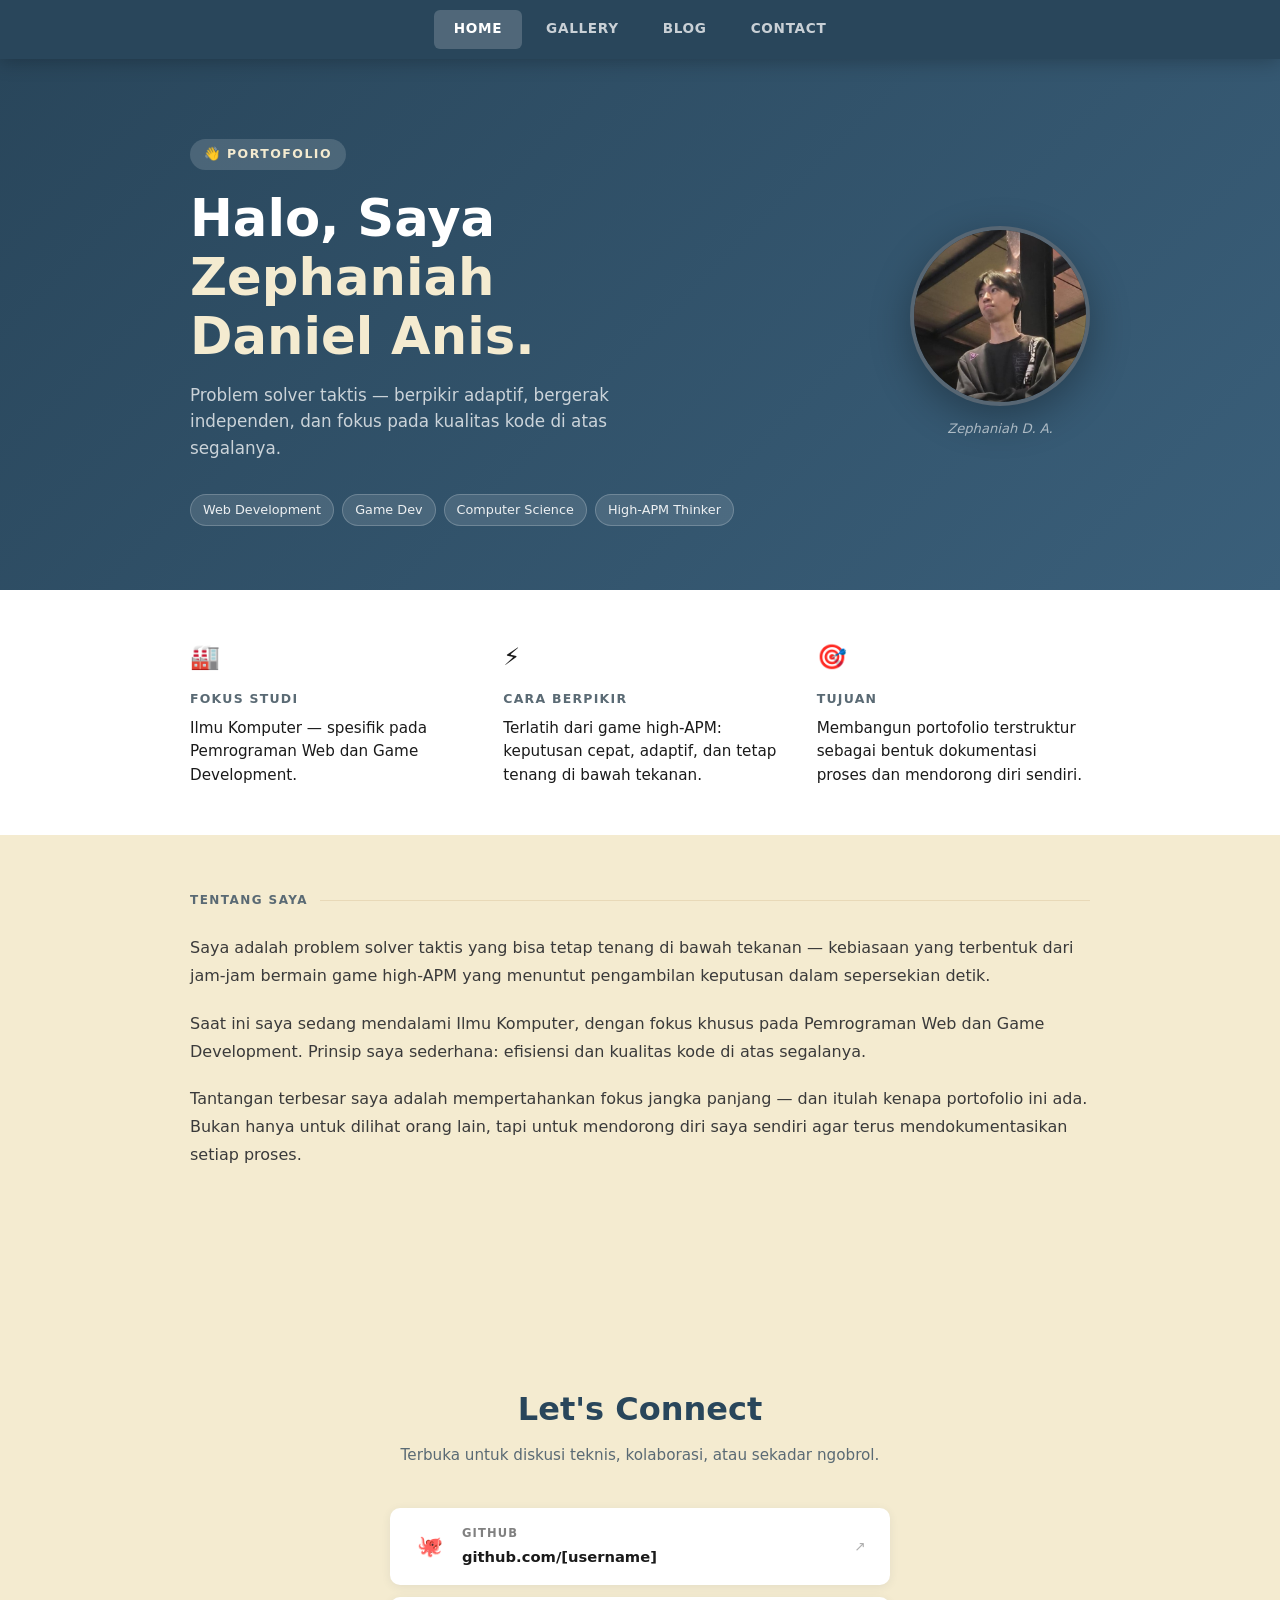
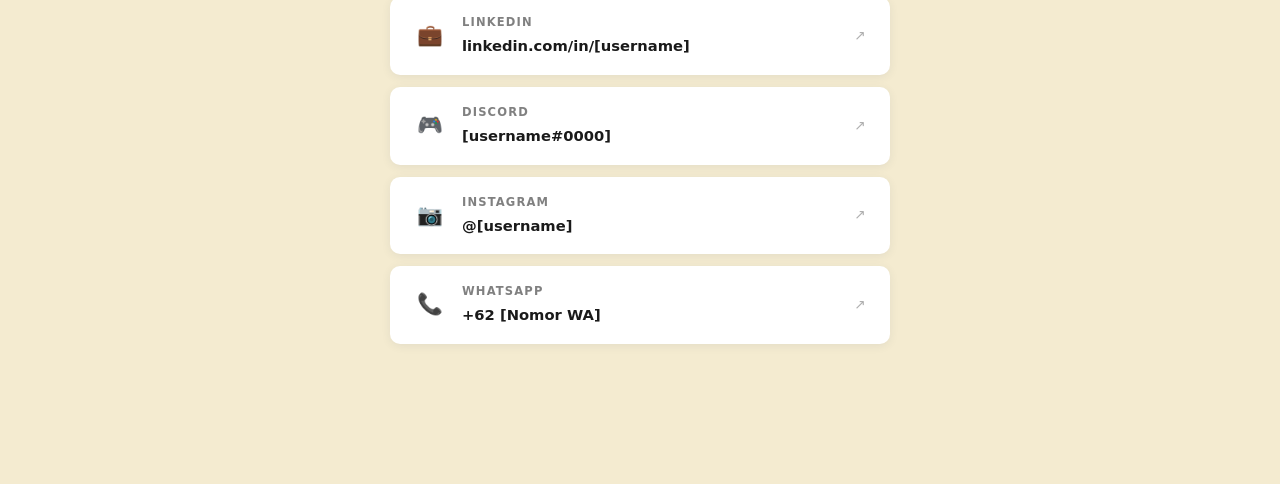
==== index.html @ 2a91739f "Update website to use native HTML and CSS for navigation and accordions Replaced JavaScript for page" ====
<!DOCTYPE html>
<html lang="id">
<head>
<meta charset="UTF-8">
<meta name="viewport" content="width=device-width, initial-scale=1.0">
<title>Zephaniah Daniel Anis</title>
<style>
:root {
    --cream: #F4EBD0;
    --denim: #29465B;
    --denim-light: #3a5f7a;
    --denim-dark: #1e3344;
    --white: #FFFFFF;
    --black: #1A1A1A;
    --muted: #5a6a74;
    --cream-dark: #e8d9b8;
}
* { margin: 0; padding: 0; box-sizing: border-box; }
html { scroll-behavior: smooth; }
body {
    font-family: 'Segoe UI', system-ui, -apple-system, sans-serif;
    background-color: var(--cream);
    color: var(--black);
    line-height: 1.6;
    min-height: 100vh;
}

header {
    background-color: var(--denim);
    position: sticky;
    top: 0;
    z-index: 999;
    box-shadow: 0 2px 20px rgba(0,0,0,0.25);
}
nav {
    max-width: 1000px;
    margin: 0 auto;
    display: flex;
    justify-content: center;
    gap: 0.25rem;
    padding: 0.6rem 1rem;
}
nav a {
    background: none;
    border: none;
    color: rgba(255,255,255,0.75);
    font-size: 0.85rem;
    font-weight: 600;
    letter-spacing: 0.05em;
    cursor: pointer;
    padding: 0.55rem 1.25rem;
    border-radius: 6px;
    transition: all 0.2s ease;
    text-transform: uppercase;
    text-decoration: none;
    display: inline-block;
}
nav a:hover { color: var(--white); background: rgba(255,255,255,0.1); }

body:not(:has(:target)) nav a[href="#home"],
body:has(#home:target) nav a[href="#home"],
body:has(#gallery:target) nav a[href="#gallery"],
body:has(#blog:target) nav a[href="#blog"],
body:has(#contact:target) nav a[href="#contact"] {
    color: var(--white);
    background: rgba(255,255,255,0.18);
}

.page-section { display: none; animation: fadeUp 0.35s ease; }
#home { display: block; }
.page-section:target { display: block; }
body:has(#gallery:target) #home,
body:has(#blog:target) #home,
body:has(#contact:target) #home { display: none; }

@keyframes fadeUp {
    from { opacity: 0; transform: translateY(16px); }
    to   { opacity: 1; transform: translateY(0); }
}

#home { min-height: calc(100vh - 60px); }
.hero {
    background: linear-gradient(135deg, var(--denim) 0%, var(--denim-light) 100%);
    padding: 5rem 2rem 4rem;
    display: flex;
    align-items: center;
    justify-content: center;
}
.hero-inner {
    max-width: 900px;
    width: 100%;
    display: grid;
    grid-template-columns: 1fr auto;
    gap: 3rem;
    align-items: center;
}
.hero-text { color: var(--white); }
.hero-tag {
    display: inline-block;
    background: rgba(255,255,255,0.15);
    color: var(--cream);
    font-size: 0.78rem;
    font-weight: 700;
    letter-spacing: 0.12em;
    text-transform: uppercase;
    padding: 0.35rem 0.85rem;
    border-radius: 20px;
    margin-bottom: 1.2rem;
}
.hero-text h1 {
    font-size: clamp(2rem, 5vw, 3.2rem);
    font-weight: 800;
    line-height: 1.15;
    margin-bottom: 1rem;
    color: var(--white);
}
.hero-text h1 span { color: var(--cream); }
.hero-text p { font-size: 1.05rem; color: rgba(255,255,255,0.75); max-width: 480px; margin-bottom: 2rem; }
.hero-tags { display: flex; flex-wrap: wrap; gap: 0.5rem; }
.hero-tags .tag {
    background: rgba(255,255,255,0.12);
    color: rgba(255,255,255,0.9);
    font-size: 0.8rem;
    padding: 0.3rem 0.75rem;
    border-radius: 20px;
    border: 1px solid rgba(255,255,255,0.2);
}
.hero-photo-wrap { display: flex; flex-direction: column; align-items: center; gap: 0.75rem; }
.hero-photo {
    width: 180px;
    height: 180px;
    border-radius: 50%;
    background-color: var(--denim-dark);
    border: 4px solid rgba(255,255,255,0.25);
    overflow: hidden;
    display: flex;
    align-items: center;
    justify-content: center;
    box-shadow: 0 12px 40px rgba(0,0,0,0.3);
}
.hero-photo img { width: 100%; height: 100%; object-fit: cover; display: block; }
.hero-photo .ph-text { color: rgba(255,255,255,0.5); font-size: 0.75rem; text-align: center; padding: 0.5rem; }
.hero-name-label { color: rgba(255,255,255,0.6); font-size: 0.82rem; font-style: italic; }
.about-strip { background-color: var(--white); padding: 3rem 2rem; }
.about-strip-inner {
    max-width: 900px;
    margin: 0 auto;
    display: grid;
    grid-template-columns: repeat(auto-fit, minmax(240px, 1fr));
    gap: 2.5rem;
}
.about-card { display: flex; flex-direction: column; gap: 0.5rem; }
.about-card .icon { font-size: 1.5rem; margin-bottom: 0.25rem; }
.about-card h3 { font-size: 0.78rem; font-weight: 700; letter-spacing: 0.1em; text-transform: uppercase; color: var(--muted); }
.about-card p { font-size: 0.95rem; color: var(--black); line-height: 1.55; }
.bio-section { background-color: var(--cream); padding: 3.5rem 2rem; }
.bio-inner { max-width: 900px; margin: 0 auto; }
.section-label { display: flex; align-items: center; gap: 0.75rem; margin-bottom: 1.5rem; }
.section-label span { font-size: 0.75rem; font-weight: 700; letter-spacing: 0.12em; text-transform: uppercase; color: var(--muted); }
.section-label::after { content: ''; flex: 1; height: 1px; background: var(--cream-dark); }
.bio-inner p { font-size: 1rem; color: #3a3a3a; margin-bottom: 1.2rem; line-height: 1.75; }
@media (max-width: 620px) {
    .hero-inner { grid-template-columns: 1fr; text-align: center; }
    .hero-photo-wrap { order: -1; }
    .hero-tags { justify-content: center; }
    .hero-text p { margin-left: auto; margin-right: auto; }
}

#gallery { padding: 3.5rem 2rem 4rem; max-width: 1000px; margin: 0 auto; }
.page-title { font-size: 2rem; font-weight: 800; color: var(--denim); margin-bottom: 0.4rem; }
.page-subtitle { font-size: 1rem; color: var(--muted); margin-bottom: 2.5rem; }
.album-list { display: flex; flex-direction: column; gap: 1.5rem; }

details.album-item {
    background: var(--white);
    border-radius: 16px;
    overflow: hidden;
    box-shadow: 0 4px 20px rgba(41,70,91,0.1);
    transition: box-shadow 0.3s ease, transform 0.3s ease;
}
details.album-item:hover { box-shadow: 0 8px 36px rgba(41,70,91,0.18); transform: translateY(-2px); }

details.album-item summary {
    list-style: none;
    cursor: pointer;
    user-select: none;
}
details.album-item summary::-webkit-details-marker { display: none; }

.album-banner {
    width: 100%;
    padding: 1.5rem 1.75rem;
    display: flex;
    align-items: center;
    gap: 1.25rem;
    transition: filter 0.2s;
}
.album-banner:hover { filter: brightness(1.05); }
details[data-album="dance"] .album-banner { background: linear-gradient(120deg, #29465B 0%, #4a7fa5 100%); }
details[data-album="noface"] .album-banner { background: linear-gradient(120deg, #1e3344 0%, #3a5f7a 100%); }
details[data-album="cat"] .album-banner { background: linear-gradient(120deg, #4a3728 0%, #8b6344 100%); }

.album-emoji {
    font-size: 2.8rem;
    width: 64px;
    height: 64px;
    display: flex;
    align-items: center;
    justify-content: center;
    background: rgba(255,255,255,0.15);
    border-radius: 14px;
    flex-shrink: 0;
}
.album-text { flex: 1; }
.album-text h3 { font-size: 1.2rem; font-weight: 800; color: #fff; margin-bottom: 0.25rem; }
.album-text p { font-size: 0.85rem; color: rgba(255,255,255,0.72); }
.album-badges { display: flex; align-items: center; gap: 0.6rem; flex-shrink: 0; }
.album-count {
    font-size: 0.75rem;
    font-weight: 700;
    color: rgba(255,255,255,0.9);
    background: rgba(255,255,255,0.2);
    padding: 0.3rem 0.75rem;
    border-radius: 20px;
    letter-spacing: 0.04em;
}
.album-arrow {
    color: rgba(255,255,255,0.8);
    font-size: 1rem;
    transition: transform 0.35s ease;
    display: inline-block;
}
details[open] .album-arrow { transform: rotate(180deg); }

.album-body-inner { padding: 1.5rem; }
.photo-grid { display: grid; grid-template-columns: repeat(3, 1fr); gap: 0.6rem; }
@media (max-width: 600px) { .photo-grid { grid-template-columns: repeat(2, 1fr); } }
.photo-frame {
    position: relative;
    aspect-ratio: 1/1;
    border-radius: 10px;
    overflow: hidden;
    background: var(--cream-dark);
    cursor: pointer;
    box-shadow: 0 2px 8px rgba(0,0,0,0.08);
}
.photo-frame img { width: 100%; height: 100%; object-fit: cover; display: block; transition: transform 0.4s ease; }
.photo-frame:hover img { transform: scale(1.08); }
.ph-hover {
    position: absolute;
    inset: 0;
    background: linear-gradient(to top, rgba(0,0,0,0.6) 0%, transparent 60%);
    opacity: 0;
    transition: opacity 0.3s ease;
}
.photo-frame:hover .ph-hover { opacity: 1; }
.ph-placeholder {
    position: absolute;
    inset: 0;
    display: flex;
    flex-direction: column;
    align-items: center;
    justify-content: center;
    color: #b0bcc4;
    font-size: 1.8rem;
    opacity: 0.35;
}

#blog { padding: 3.5rem 2rem; max-width: 860px; margin: 0 auto; }
.blog-list { display: flex; flex-direction: column; gap: 1.5rem; }
.blog-card {
    background: var(--white);
    border-radius: 12px;
    padding: 1.75rem 2rem;
    box-shadow: 0 2px 12px rgba(41,70,91,0.07);
    display: grid;
    grid-template-columns: 1fr auto;
    gap: 1rem;
    align-items: start;
    transition: box-shadow 0.2s, transform 0.2s;
    text-decoration: none;
    color: inherit;
}
.blog-card:hover { box-shadow: 0 6px 28px rgba(41,70,91,0.12); transform: translateY(-2px); }
.blog-card-tags { display: flex; flex-wrap: wrap; gap: 0.4rem; margin-bottom: 0.75rem; }
.blog-tag { font-size: 0.7rem; font-weight: 700; letter-spacing: 0.08em; text-transform: uppercase; color: var(--denim); background: rgba(41,70,91,0.09); padding: 0.2rem 0.6rem; border-radius: 4px; }
.blog-card h3 { font-size: 1.1rem; font-weight: 700; color: var(--black); margin-bottom: 0.6rem; line-height: 1.4; }
.blog-card p { font-size: 0.92rem; color: var(--muted); line-height: 1.65; margin-bottom: 1rem; }
.blog-card-meta { display: flex; align-items: center; gap: 1rem; font-size: 0.78rem; color: #8a9aa4; }
.blog-card-meta span { display: flex; align-items: center; gap: 0.3rem; }
.blog-card-num { font-size: 3rem; font-weight: 800; color: rgba(41,70,91,0.08); line-height: 1; align-self: start; min-width: 56px; text-align: right; }
@media (max-width: 520px) {
    .blog-card { grid-template-columns: 1fr; }
    .blog-card-num { display: none; }
}

#contact { min-height: calc(100vh - 60px); display: flex; align-items: center; justify-content: center; padding: 4rem 2rem; }
.contact-inner { text-align: center; max-width: 500px; width: 100%; }
.contact-inner h1 { font-size: 2rem; font-weight: 800; color: var(--denim); margin-bottom: 0.5rem; }
.contact-inner .sub { font-size: 0.95rem; color: var(--muted); margin-bottom: 2.5rem; }
.contact-links { display: flex; flex-direction: column; gap: 0.75rem; }
.contact-link {
    display: flex;
    align-items: center;
    gap: 1rem;
    background: var(--white);
    padding: 1rem 1.5rem;
    border-radius: 10px;
    text-decoration: none;
    color: var(--black);
    box-shadow: 0 2px 10px rgba(41,70,91,0.08);
    transition: all 0.2s ease;
}
.contact-link:hover { background: var(--denim); color: var(--white); box-shadow: 0 4px 20px rgba(41,70,91,0.25); transform: translateY(-2px); }
.contact-link .cl-icon { font-size: 1.3rem; width: 32px; text-align: center; }
.contact-link .cl-info { text-align: left; flex: 1; }
.contact-link .cl-label { font-size: 0.72rem; font-weight: 700; letter-spacing: 0.1em; text-transform: uppercase; opacity: 0.55; display: block; margin-bottom: 0.1rem; }
.contact-link .cl-value { font-size: 0.92rem; font-weight: 600; }
.contact-link .cl-arrow { opacity: 0.35; font-size: 0.85rem; }
.contact-link:hover .cl-label, .contact-link:hover .cl-arrow { opacity: 0.7; }
</style>
</head>
<body>

<header>
    <nav>
        <a href="#home">Home</a>
        <a href="#gallery">Gallery</a>
        <a href="#blog">Blog</a>
        <a href="#contact">Contact</a>
    </nav>
</header>

<main>

<section id="home" class="page-section">
    <div class="hero">
        <div class="hero-inner">
            <div class="hero-text">
                <div class="hero-tag">&#128075; Portofolio</div>
                <h1>Halo, Saya<br><span>Zephaniah<br>Daniel Anis.</span></h1>
                <p>Problem solver taktis — berpikir adaptif, bergerak independen, dan fokus pada kualitas kode di atas segalanya.</p>
                <div class="hero-tags">
                    <span class="tag">Web Development</span>
                    <span class="tag">Game Dev</span>
                    <span class="tag">Computer Science</span>
                    <span class="tag">High-APM Thinker</span>
                </div>
            </div>
            <div class="hero-photo-wrap">
                <div class="hero-photo">
                    <img src="profil.jpeg" alt="Foto Profil" onerror="this.style.display='none';this.nextElementSibling.style.display='flex'">
                    <div class="ph-text" style="display:none">&#128247;<br>Foto<br>Profil</div>
                </div>
                <span class="hero-name-label">Zephaniah D. A.</span>
            </div>
        </div>
    </div>

    <div class="about-strip">
        <div class="about-strip-inner">
            <div class="about-card">
                <div class="icon">&#127981;</div>
                <h3>Fokus Studi</h3>
                <p>Ilmu Komputer — spesifik pada Pemrograman Web dan Game Development.</p>
            </div>
            <div class="about-card">
                <div class="icon">&#9889;</div>
                <h3>Cara Berpikir</h3>
                <p>Terlatih dari game high-APM: keputusan cepat, adaptif, dan tetap tenang di bawah tekanan.</p>
            </div>
            <div class="about-card">
                <div class="icon">&#127919;</div>
                <h3>Tujuan</h3>
                <p>Membangun portofolio terstruktur sebagai bentuk dokumentasi proses dan mendorong diri sendiri.</p>
            </div>
        </div>
    </div>

    <div class="bio-section">
        <div class="bio-inner">
            <div class="section-label"><span>Tentang Saya</span></div>
            <p>Saya adalah problem solver taktis yang bisa tetap tenang di bawah tekanan — kebiasaan yang terbentuk dari jam-jam bermain game high-APM yang menuntut pengambilan keputusan dalam sepersekian detik.</p>
            <p>Saat ini saya sedang mendalami Ilmu Komputer, dengan fokus khusus pada Pemrograman Web dan Game Development. Prinsip saya sederhana: efisiensi dan kualitas kode di atas segalanya.</p>
            <p>Tantangan terbesar saya adalah mempertahankan fokus jangka panjang — dan itulah kenapa portofolio ini ada. Bukan hanya untuk dilihat orang lain, tapi untuk mendorong diri saya sendiri agar terus mendokumentasikan setiap proses.</p>
        </div>
    </div>
</section>

<section id="gallery" class="page-section">
    <h1 class="page-title">Gallery</h1>
    <p class="page-subtitle">Momen yang terabadikan — gerak, bayangan, dan makhluk berbulu.</p>

    <div class="album-list">

        <details class="album-item" data-album="dance">
            <summary>
                <div class="album-banner">
                    <div class="album-emoji">🕺</div>
                    <div class="album-text">
                        <h3>Dance</h3>
                        <p>Dance photo</p>
                    </div>
                    <div class="album-badges">
                        <span class="album-count">6 foto</span>
                        <span class="album-arrow">&#9660;</span>
                    </div>
                </div>
            </summary>
            <div class="album-body-inner">
                <div class="photo-grid">
                    <div class="photo-frame"><img src="dance1.jpeg" alt="Dance 1" onerror="this.style.display='none'"><div class="ph-hover"></div><div class="ph-placeholder">&#128247;</div></div>
                    <div class="photo-frame"><img src="dance2.jpeg" alt="Dance 2" onerror="this.style.display='none'"><div class="ph-hover"></div><div class="ph-placeholder">&#128247;</div></div>
                    <div class="photo-frame"><img src="dance3.jpeg" alt="Dance 3" onerror="this.style.display='none'"><div class="ph-hover"></div><div class="ph-placeholder">&#128247;</div></div>
                    <div class="photo-frame"><img src="dance4.jpeg" alt="Dance 4" onerror="this.style.display='none'"><div class="ph-hover"></div><div class="ph-placeholder">&#128247;</div></div>
                    <div class="photo-frame"><img src="dance5.jpeg" alt="Dance 5" onerror="this.style.display='none'"><div class="ph-hover"></div><div class="ph-placeholder">&#128247;</div></div>
                    <div class="photo-frame"><img src="dance6.jpeg" alt="Dance 6" onerror="this.style.display='none'"><div class="ph-hover"></div><div class="ph-placeholder">&#128247;</div></div>
                </div>
            </div>
        </details>

        <details class="album-item" data-album="noface">
            <summary>
                <div class="album-banner">
                    <div class="album-emoji">🌑</div>
                    <div class="album-text">
                        <h3>No Face</h3>
                        <p>Me with no Face</p>
                    </div>
                    <div class="album-badges">
                        <span class="album-count">6 foto</span>
                        <span class="album-arrow">&#9660;</span>
                    </div>
                </div>
            </summary>
            <div class="album-body-inner">
                <div class="photo-grid">
                    <div class="photo-frame"><img src="noface1.jpeg" alt="No Face 1" onerror="this.style.display='none'"><div class="ph-hover"></div><div class="ph-placeholder">&#128247;</div></div>
                    <div class="photo-frame"><img src="noface2.jpeg" alt="No Face 2" onerror="this.style.display='none'"><div class="ph-hover"></div><div class="ph-placeholder">&#128247;</div></div>
                    <div class="photo-frame"><img src="noface3.jpeg" alt="No Face 3" onerror="this.style.display='none'"><div class="ph-hover"></div><div class="ph-placeholder">&#128247;</div></div>
                    <div class="photo-frame"><img src="noface4.jpeg" alt="No Face 4" onerror="this.style.display='none'"><div class="ph-hover"></div><div class="ph-placeholder">&#128247;</div></div>
                    <div class="photo-frame"><img src="noface5.jpeg" alt="No Face 5" onerror="this.style.display='none'"><div class="ph-hover"></div><div class="ph-placeholder">&#128247;</div></div>
                    <div class="photo-frame"><img src="noface6.jpeg" alt="No Face 6" onerror="this.style.display='none'"><div class="ph-hover"></div><div class="ph-placeholder">&#128247;</div></div>
                </div>
            </div>
        </details>

        <details class="album-item" data-album="cat">
            <summary>
                <div class="album-banner">
                    <div class="album-emoji">🐈</div>
                    <div class="album-text">
                        <h3>Cat</h3>
                        <p>Cat thats in my camera</p>
                    </div>
                    <div class="album-badges">
                        <span class="album-count">6 foto</span>
                        <span class="album-arrow">&#9660;</span>
                    </div>
                </div>
            </summary>
            <div class="album-body-inner">
                <div class="photo-grid">
                    <div class="photo-frame"><img src="cat1.jpeg" alt="Cat 1" onerror="this.style.display='none'"><div class="ph-hover"></div><div class="ph-placeholder">&#128247;</div></div>
                    <div class="photo-frame"><img src="cat2.jpeg" alt="Cat 2" onerror="this.style.display='none'"><div class="ph-hover"></div><div class="ph-placeholder">&#128247;</div></div>
                    <div class="photo-frame"><img src="cat3.jpeg" alt="Cat 3" onerror="this.style.display='none'"><div class="ph-hover"></div><div class="ph-placeholder">&#128247;</div></div>
                    <div class="photo-frame"><img src="cat4.jpeg" alt="Cat 4" onerror="this.style.display='none'"><div class="ph-hover"></div><div class="ph-placeholder">&#128247;</div></div>
                    <div class="photo-frame"><img src="cat5.jpeg" alt="Cat 5" onerror="this.style.display='none'"><div class="ph-hover"></div><div class="ph-placeholder">&#128247;</div></div>
                    <div class="photo-frame"><img src="cat6.jpeg" alt="Cat 6" onerror="this.style.display='none'"><div class="ph-hover"></div><div class="ph-placeholder">&#128247;</div></div>
                </div>
            </div>
        </details>

    </div>
</section>

<section id="blog" class="page-section">
    <h1 class="page-title">Proyek GitHub</h1>
    <p class="page-subtitle">Repository publik dari akun GitHub — diambil langsung dari <a href="https://github.com/ephanpdk" target="_blank" style="color:var(--denim);text-decoration:none;font-weight:600;">github.com/ephanpdk</a>.</p>

    <div class="blog-list">
        <a class="blog-card" href="https://github.com/ephanpdk/trupest" target="_blank">
            <div class="blog-card-body">
                <div class="blog-card-tags"><span class="blog-tag">TypeScript</span><span class="blog-tag">Game Dev</span><span class="blog-tag">Web</span></div>
                <h3>trupest</h3>
                <p>Trup (Troupe) Web Game — permainan kartu lokal berbasis browser yang memadukan Whist, Spades, dan Hearts menjadi pengalaman trick-taking yang unik. Cross-platform, bisa dimainkan di desktop maupun mobile tanpa instalasi.</p>
                <div class="blog-card-meta"><span>&#128197; 27 Des 2025</span><span>&#128025; GitHub</span></div>
            </div>
            <div class="blog-card-num">01</div>
        </a>

        <a class="blog-card" href="https://github.com/ephanpdk/sistem-informasi-akademik" target="_blank">
            <div class="blog-card-body">
                <div class="blog-card-tags"><span class="blog-tag">HTML</span><span class="blog-tag">Web</span></div>
                <h3>sistem-informasi-akademik</h3>
                <p>Proyek sistem informasi akademik berbasis web. Dibangun menggunakan HTML sebagai fondasi antarmuka pengelolaan data akademik.</p>
                <div class="blog-card-meta"><span>&#128197; 9 Des 2025</span><span>&#128025; GitHub</span></div>
            </div>
            <div class="blog-card-num">02</div>
        </a>

        <a class="blog-card" href="https://github.com/ephanpdk/ecommerce-recommendation-system" target="_blank">
            <div class="blog-card-body">
                <div class="blog-card-tags"><span class="blog-tag">Jupyter Notebook</span><span class="blog-tag">Machine Learning</span></div>
                <h3>ecommerce-recommendation-system</h3>
                <p>Sistem rekomendasi produk untuk platform e-commerce. Dibangun dengan Jupyter Notebook, mengeksplorasi pendekatan machine learning untuk memberikan rekomendasi yang relevan kepada pengguna.</p>
                <div class="blog-card-meta"><span>&#128197; 8 Des 2025</span><span>&#128025; GitHub</span></div>
            </div>
            <div class="blog-card-num">03</div>
        </a>

        <a class="blog-card" href="https://github.com/ephanpdk/gameprogrammer" target="_blank">
            <div class="blog-card-body">
                <div class="blog-card-tags"><span class="blog-tag">Game Dev</span></div>
                <h3>gameprogrammer</h3>
                <p>Repository eksplorasi pemrograman game — kumpulan eksperimen dan latihan seputar game development.</p>
                <div class="blog-card-meta"><span>&#128197; 19 Mar 2025</span><span>&#128025; GitHub</span></div>
            </div>
            <div class="blog-card-num">04</div>
        </a>
    </div>
</section>

<section id="contact" class="page-section">
    <div class="contact-inner">
        <h1>Let's Connect</h1>
        <p class="sub">Terbuka untuk diskusi teknis, kolaborasi, atau sekadar ngobrol.</p>
        <div class="contact-links">
            <a class="contact-link" href="https://github.com/[username]" target="_blank">
                <span class="cl-icon">&#128025;</span>
                <div class="cl-info"><span class="cl-label">GitHub</span><span class="cl-value">github.com/[username]</span></div>
                <span class="cl-arrow">&#8599;</span>
            </a>
            <a class="contact-link" href="https://linkedin.com/in/[username]" target="_blank">
                <span class="cl-icon">&#128188;</span>
                <div class="cl-info"><span class="cl-label">LinkedIn</span><span class="cl-value">linkedin.com/in/[username]</span></div>
                <span class="cl-arrow">&#8599;</span>
            </a>
            <a class="contact-link" href="#">
                <span class="cl-icon">&#127918;</span>
                <div class="cl-info"><span class="cl-label">Discord</span><span class="cl-value">[username#0000]</span></div>
                <span class="cl-arrow">&#8599;</span>
            </a>
            <a class="contact-link" href="https://instagram.com/[username]" target="_blank">
                <span class="cl-icon">&#128247;</span>
                <div class="cl-info"><span class="cl-label">Instagram</span><span class="cl-value">@[username]</span></div>
                <span class="cl-arrow">&#8599;</span>
            </a>
            <a class="contact-link" href="https://wa.me/62[nomorwa]" target="_blank">
                <span class="cl-icon">&#128222;</span>
                <div class="cl-info"><span class="cl-label">WhatsApp</span><span class="cl-value">+62 [Nomor WA]</span></div>
                <span class="cl-arrow">&#8599;</span>
            </a>
        </div>
    </div>
</section>

</main>

</body>
</html>
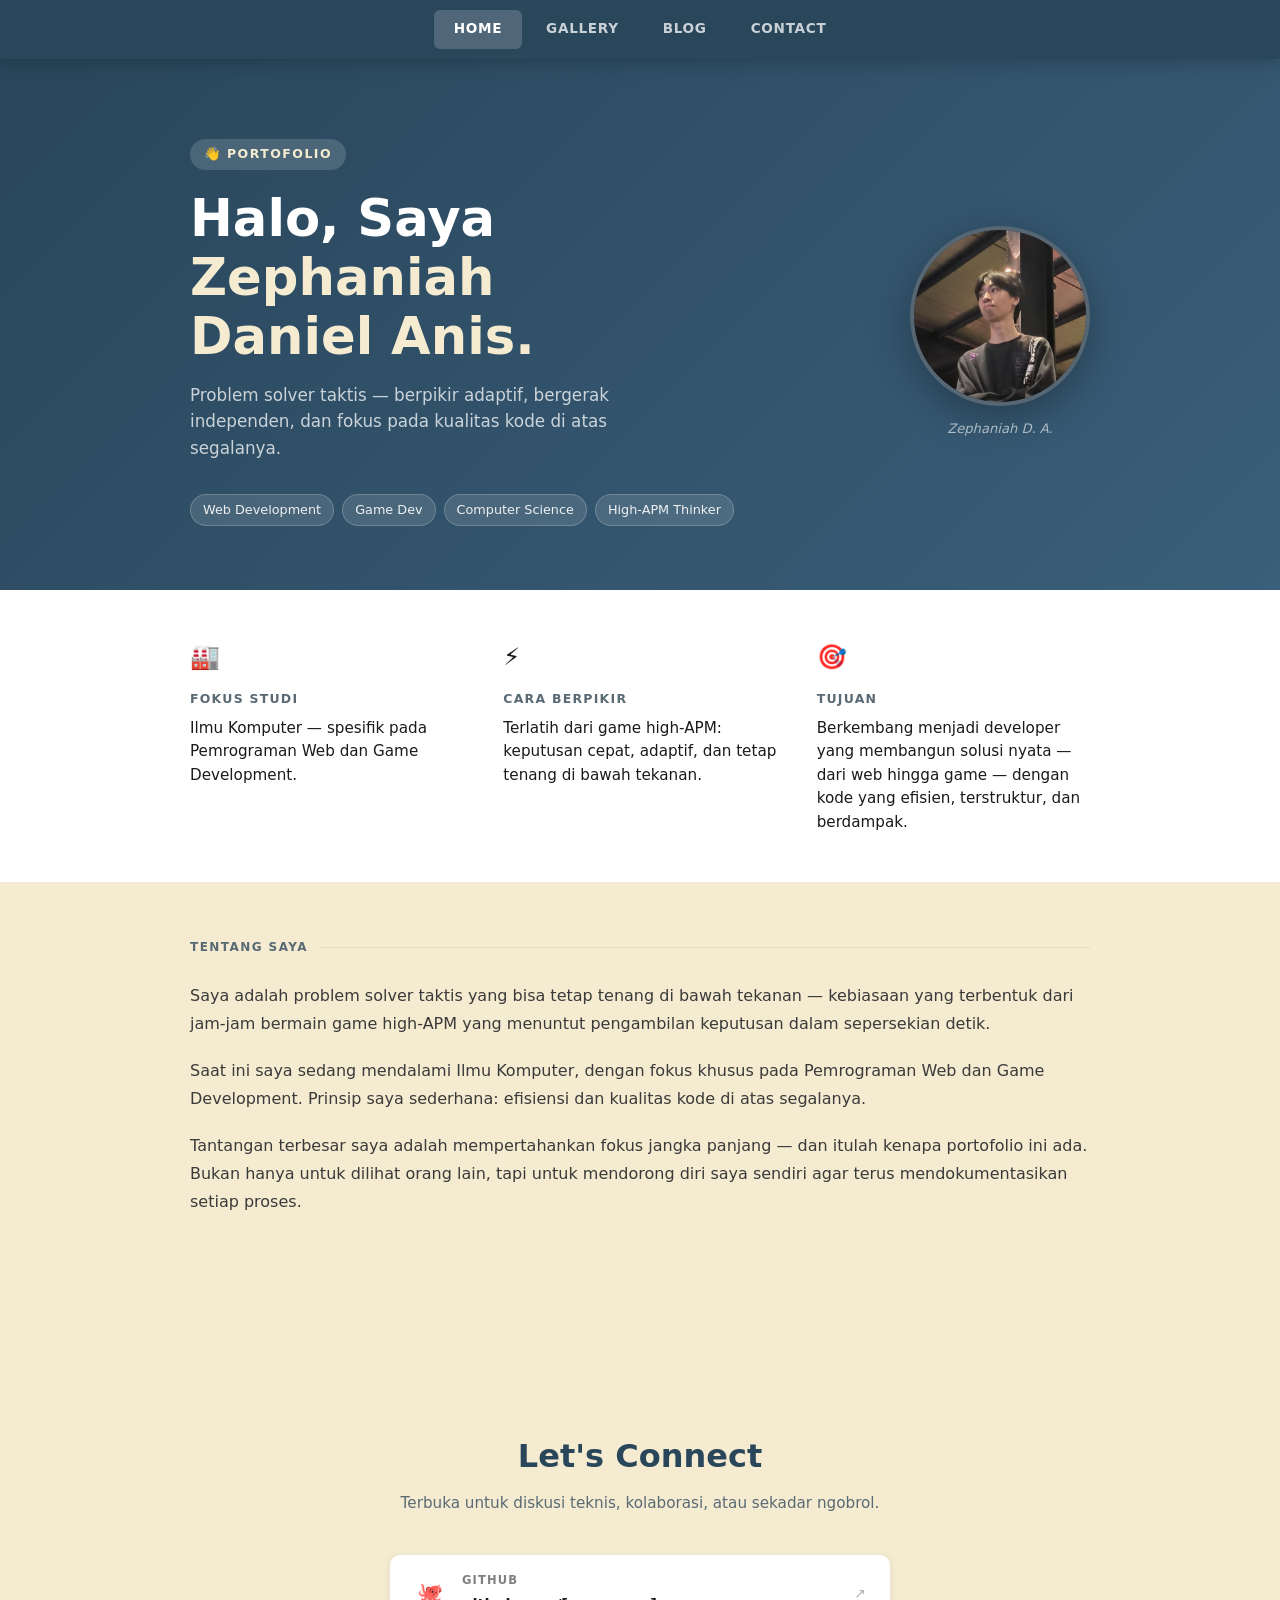
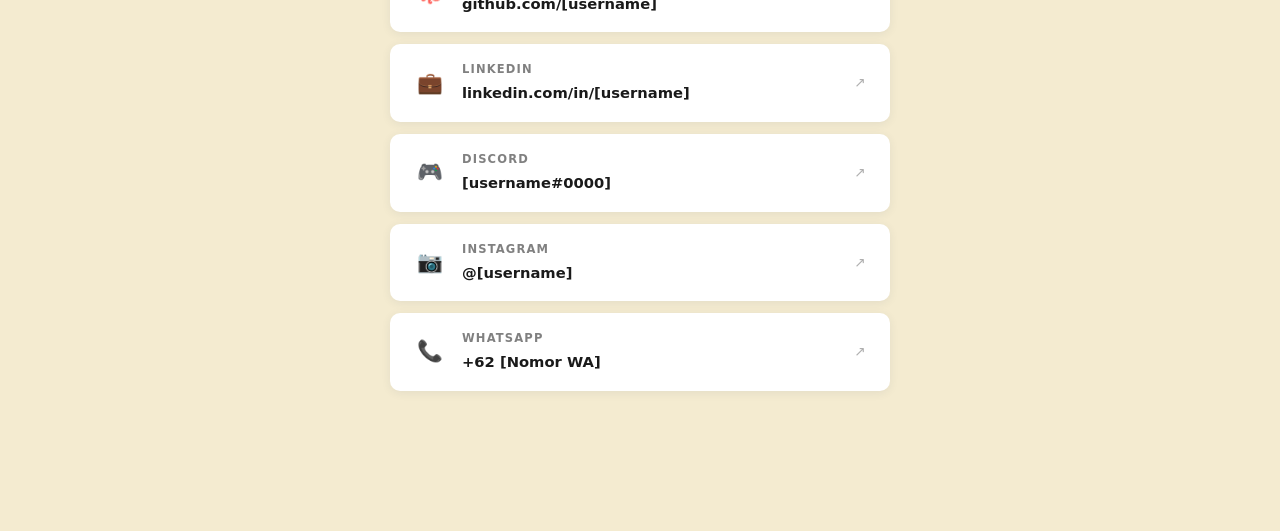
==== commit 71ed3b2f: "Update description for "Tujuan" card to be more general Update the "Tujuan" card's description in in" ====
--- a/index.html
+++ b/index.html
@@ -372,7 +372,7 @@
             <div class="about-card">
                 <div class="icon">&#127919;</div>
                 <h3>Tujuan</h3>
-                <p>Membangun portofolio terstruktur sebagai bentuk dokumentasi proses dan mendorong diri sendiri.</p>
+                <p>Berkembang menjadi developer yang membangun solusi nyata — dari web hingga game — dengan kode yang efisien, terstruktur, dan berdampak.</p>
             </div>
         </div>
     </div>
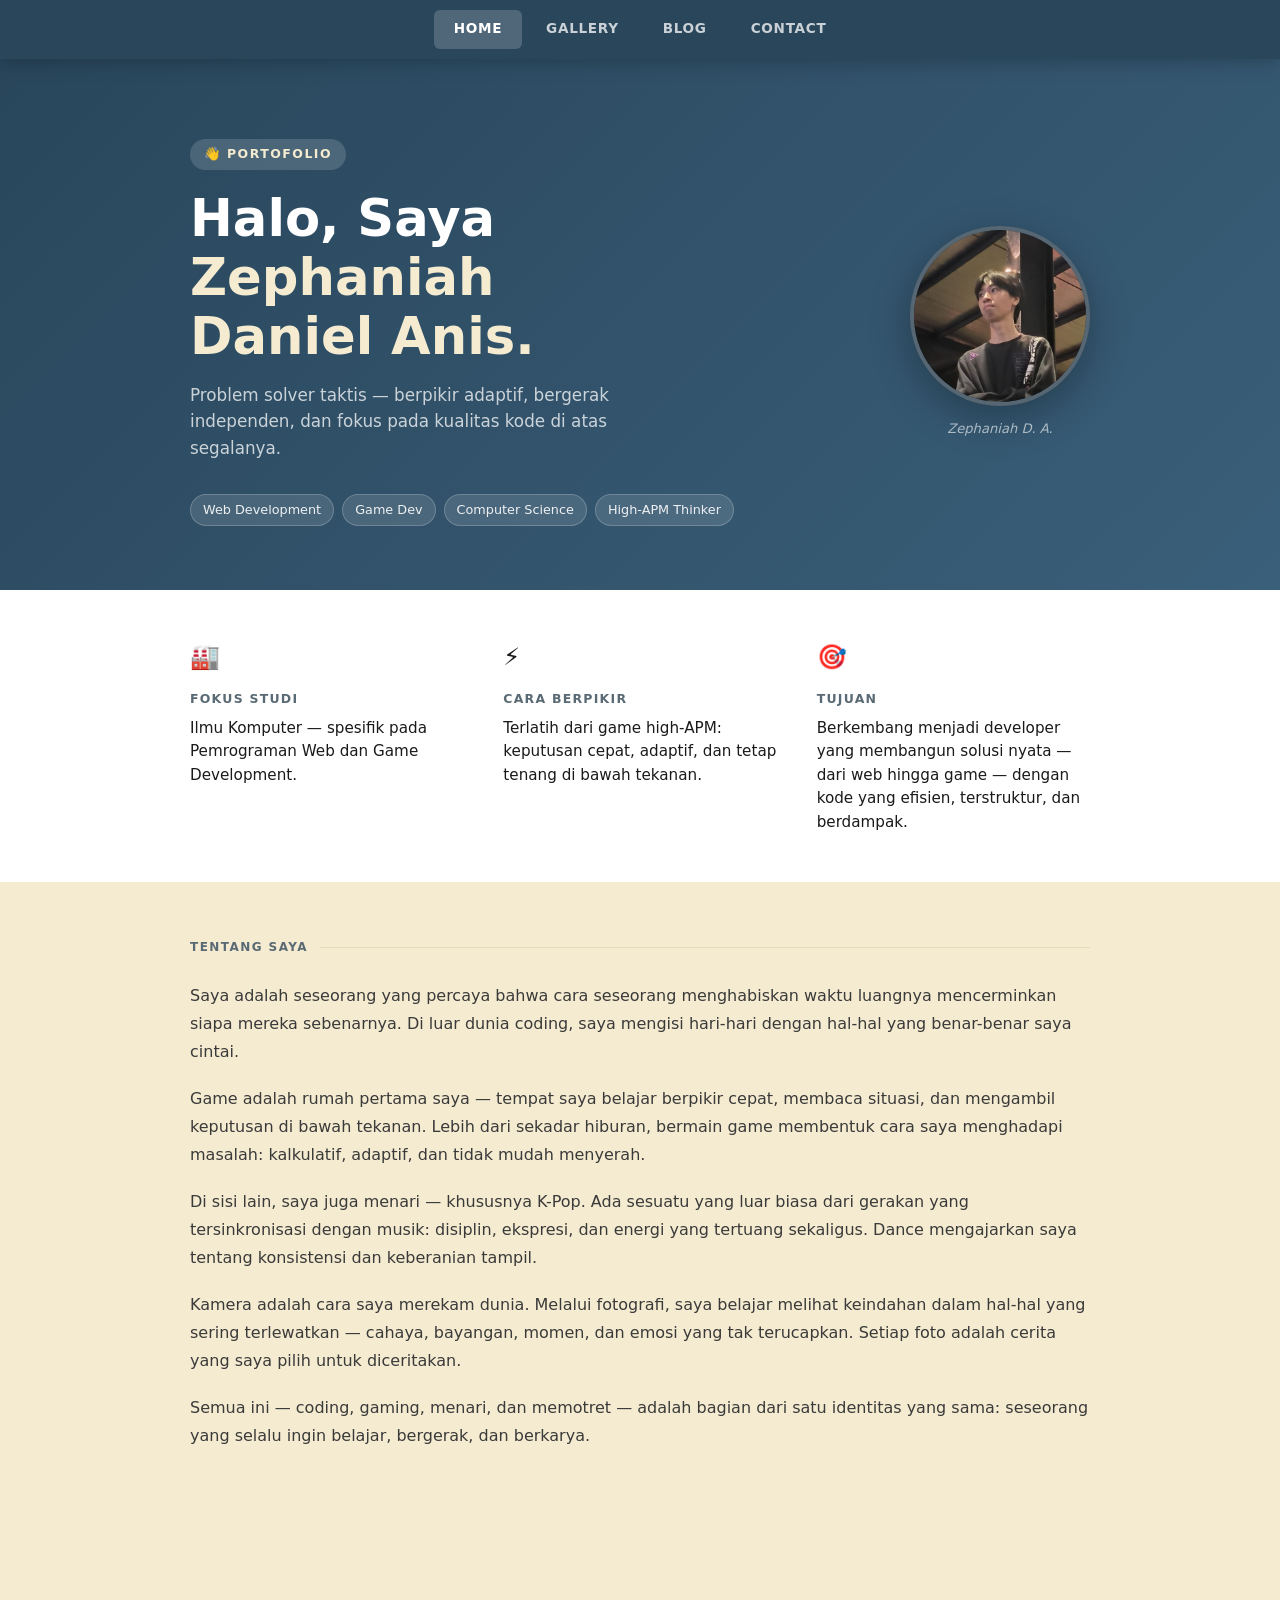
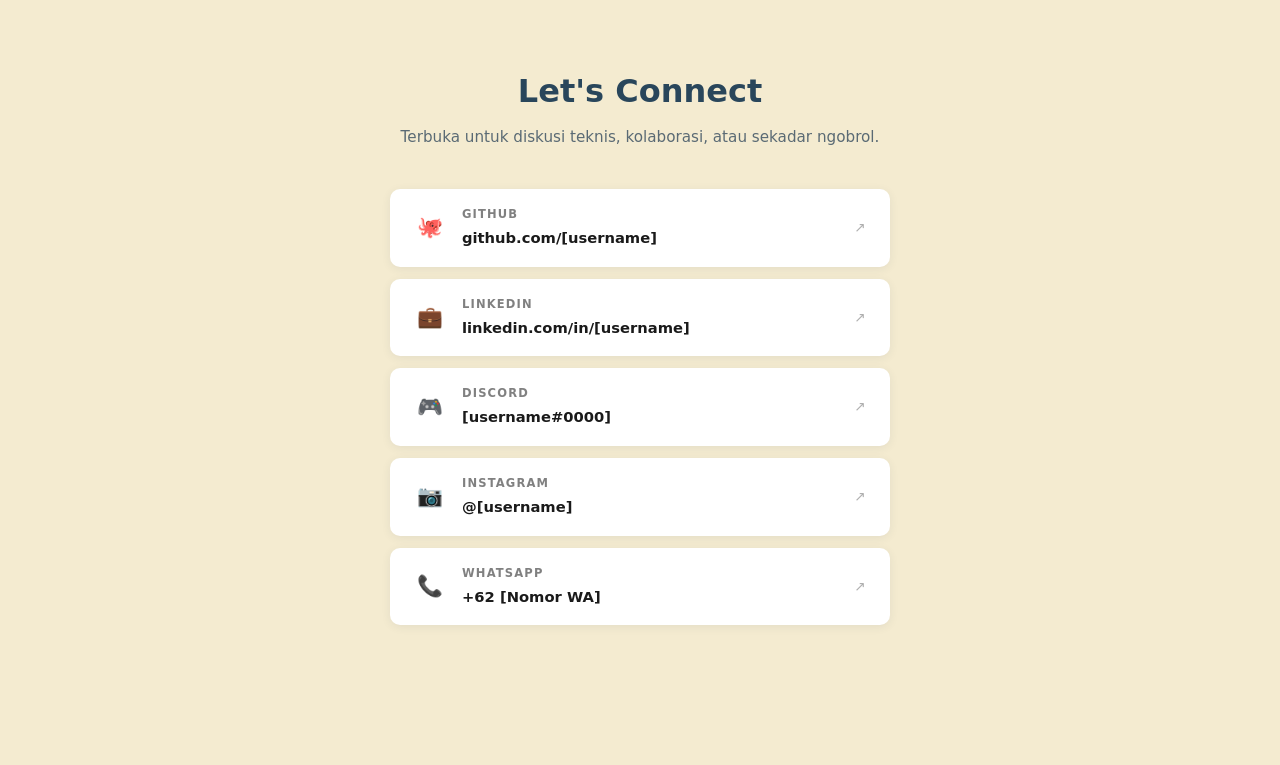
==== commit 63939eef: "Update personal biography to include hobbies and interests Modify the 'Tentang Saya' section in inde" ====
--- a/index.html
+++ b/index.html
@@ -380,9 +380,11 @@
     <div class="bio-section">
         <div class="bio-inner">
             <div class="section-label"><span>Tentang Saya</span></div>
-            <p>Saya adalah problem solver taktis yang bisa tetap tenang di bawah tekanan — kebiasaan yang terbentuk dari jam-jam bermain game high-APM yang menuntut pengambilan keputusan dalam sepersekian detik.</p>
-            <p>Saat ini saya sedang mendalami Ilmu Komputer, dengan fokus khusus pada Pemrograman Web dan Game Development. Prinsip saya sederhana: efisiensi dan kualitas kode di atas segalanya.</p>
-            <p>Tantangan terbesar saya adalah mempertahankan fokus jangka panjang — dan itulah kenapa portofolio ini ada. Bukan hanya untuk dilihat orang lain, tapi untuk mendorong diri saya sendiri agar terus mendokumentasikan setiap proses.</p>
+            <p>Saya adalah seseorang yang percaya bahwa cara seseorang menghabiskan waktu luangnya mencerminkan siapa mereka sebenarnya. Di luar dunia coding, saya mengisi hari-hari dengan hal-hal yang benar-benar saya cintai.</p>
+            <p>Game adalah rumah pertama saya — tempat saya belajar berpikir cepat, membaca situasi, dan mengambil keputusan di bawah tekanan. Lebih dari sekadar hiburan, bermain game membentuk cara saya menghadapi masalah: kalkulatif, adaptif, dan tidak mudah menyerah.</p>
+            <p>Di sisi lain, saya juga menari — khususnya K-Pop. Ada sesuatu yang luar biasa dari gerakan yang tersinkronisasi dengan musik: disiplin, ekspresi, dan energi yang tertuang sekaligus. Dance mengajarkan saya tentang konsistensi dan keberanian tampil.</p>
+            <p>Kamera adalah cara saya merekam dunia. Melalui fotografi, saya belajar melihat keindahan dalam hal-hal yang sering terlewatkan — cahaya, bayangan, momen, dan emosi yang tak terucapkan. Setiap foto adalah cerita yang saya pilih untuk diceritakan.</p>
+            <p>Semua ini — coding, gaming, menari, dan memotret — adalah bagian dari satu identitas yang sama: seseorang yang selalu ingin belajar, bergerak, dan berkarya.</p>
         </div>
     </div>
 </section>
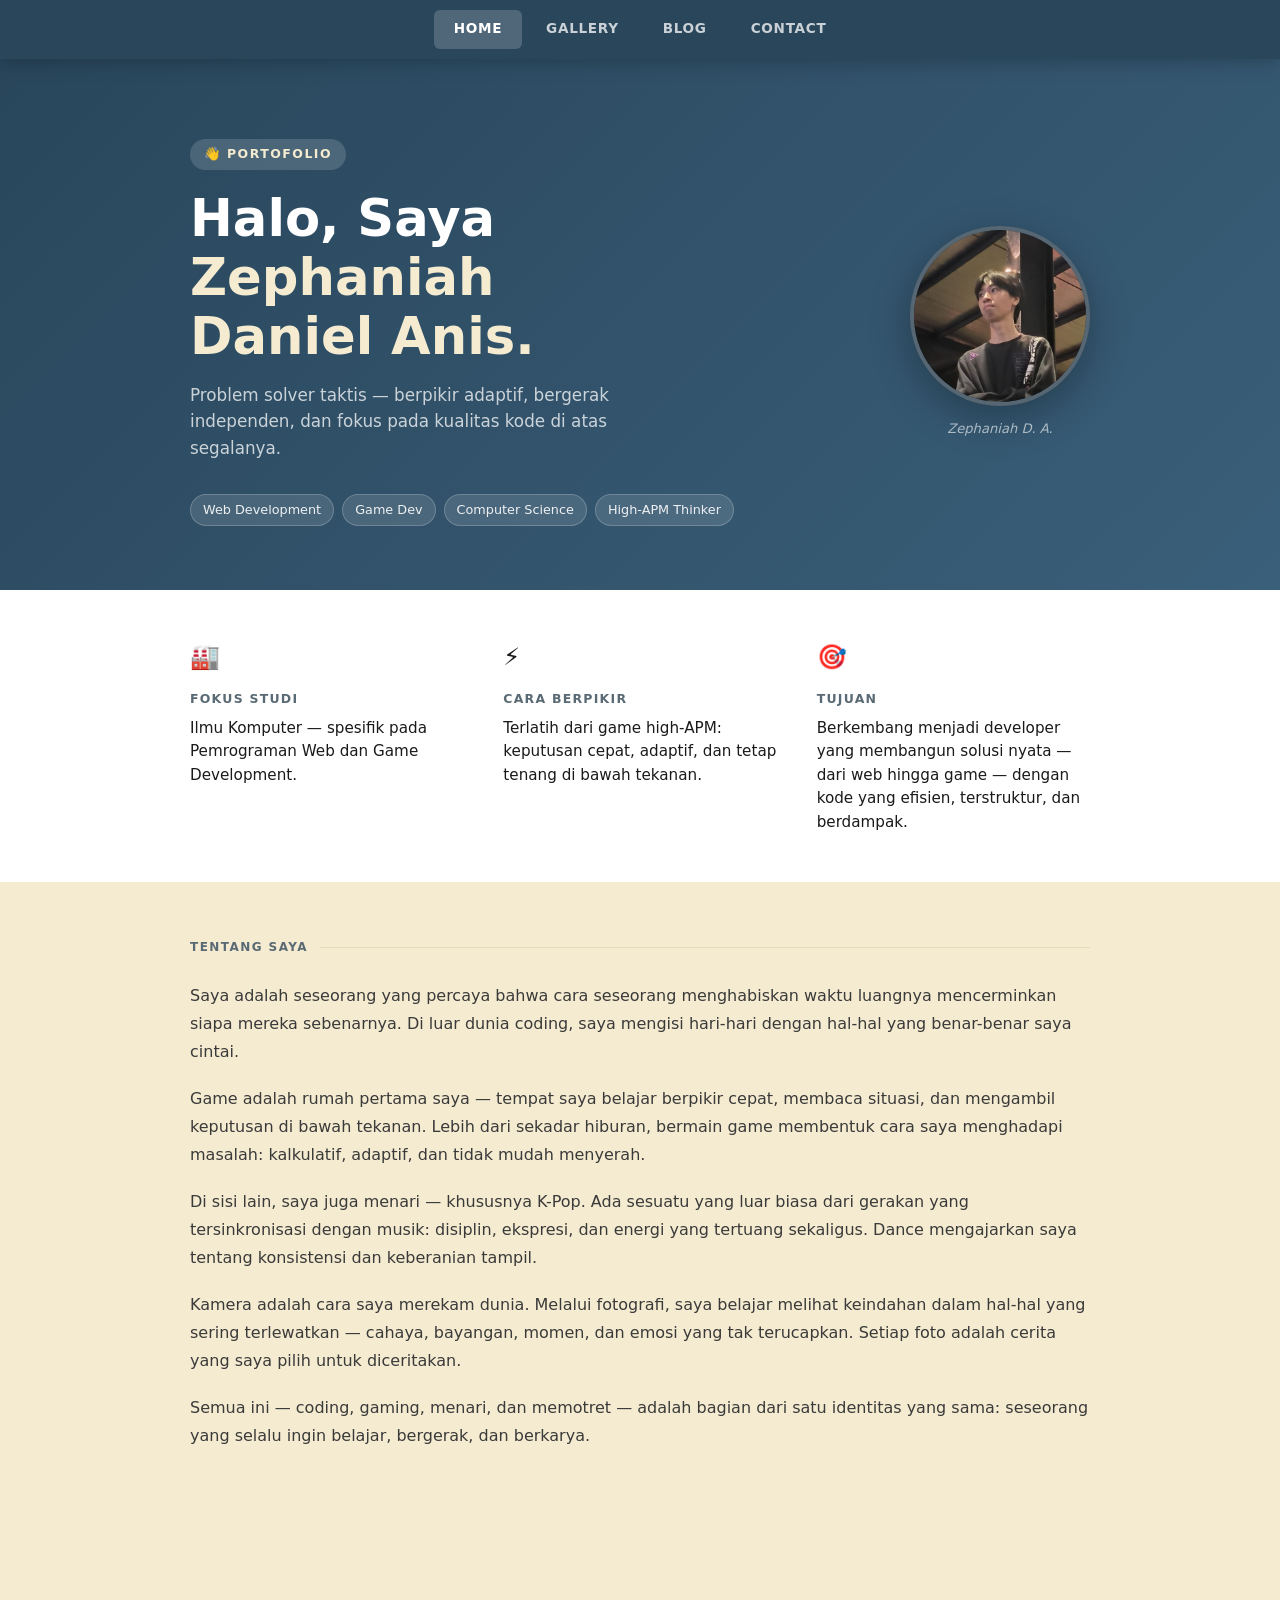
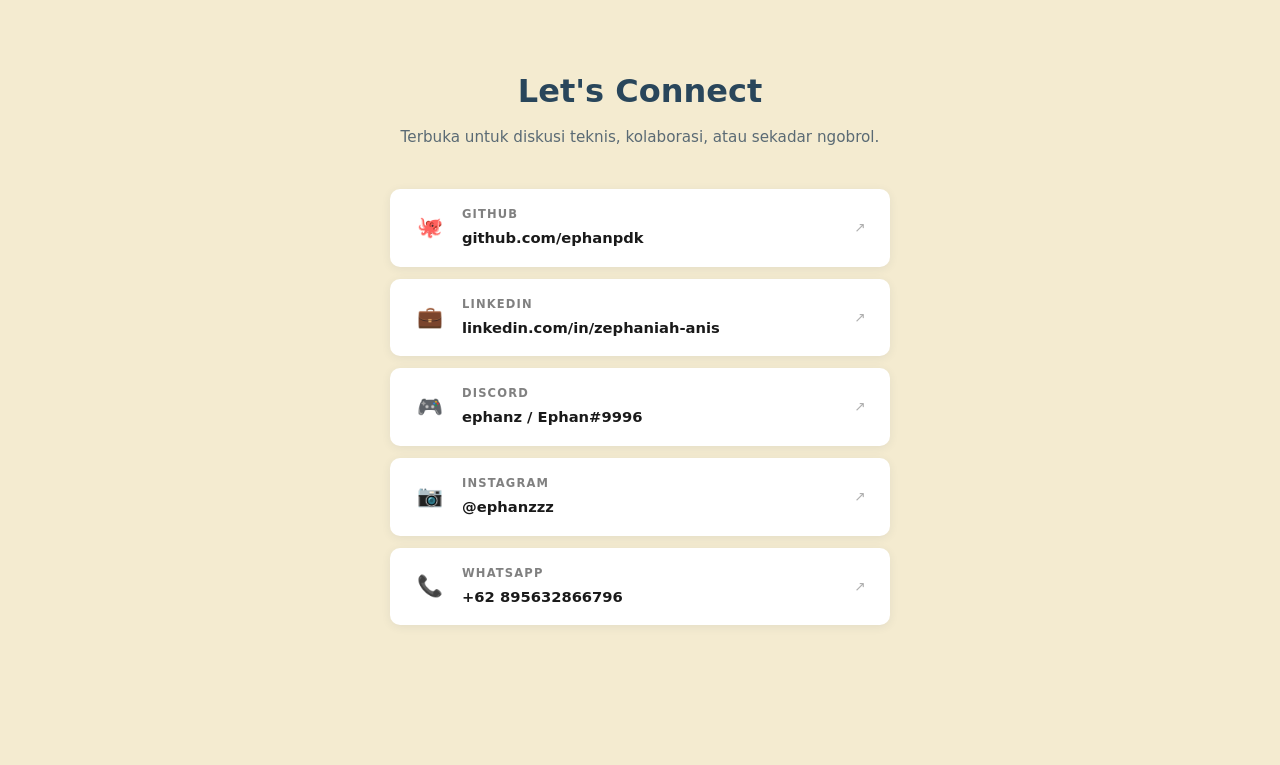
==== commit c3bf64d9: "Update contact information with personal links and details Update contact section in index.html with" ====
--- a/index.html
+++ b/index.html
@@ -3,6 +3,9 @@
 <head>
 <meta charset="UTF-8">
 <meta name="viewport" content="width=device-width, initial-scale=1.0">
+<meta http-equiv="Cache-Control" content="no-cache, no-store, must-revalidate">
+<meta http-equiv="Pragma" content="no-cache">
+<meta http-equiv="Expires" content="0">
 <title>Zephaniah Daniel Anis</title>
 <style>
 :root {
@@ -528,29 +531,29 @@
         <h1>Let's Connect</h1>
         <p class="sub">Terbuka untuk diskusi teknis, kolaborasi, atau sekadar ngobrol.</p>
         <div class="contact-links">
-            <a class="contact-link" href="https://github.com/[username]" target="_blank">
+            <a class="contact-link" href="https://github.com/ephanpdk" target="_blank">
                 <span class="cl-icon">&#128025;</span>
-                <div class="cl-info"><span class="cl-label">GitHub</span><span class="cl-value">github.com/[username]</span></div>
+                <div class="cl-info"><span class="cl-label">GitHub</span><span class="cl-value">github.com/ephanpdk</span></div>
                 <span class="cl-arrow">&#8599;</span>
             </a>
-            <a class="contact-link" href="https://linkedin.com/in/[username]" target="_blank">
+            <a class="contact-link" href="https://www.linkedin.com/in/zephaniah-anis-541023271/" target="_blank">
                 <span class="cl-icon">&#128188;</span>
-                <div class="cl-info"><span class="cl-label">LinkedIn</span><span class="cl-value">linkedin.com/in/[username]</span></div>
+                <div class="cl-info"><span class="cl-label">LinkedIn</span><span class="cl-value">linkedin.com/in/zephaniah-anis</span></div>
                 <span class="cl-arrow">&#8599;</span>
             </a>
             <a class="contact-link" href="#">
                 <span class="cl-icon">&#127918;</span>
-                <div class="cl-info"><span class="cl-label">Discord</span><span class="cl-value">[username#0000]</span></div>
+                <div class="cl-info"><span class="cl-label">Discord</span><span class="cl-value">ephanz / Ephan#9996</span></div>
                 <span class="cl-arrow">&#8599;</span>
             </a>
-            <a class="contact-link" href="https://instagram.com/[username]" target="_blank">
+            <a class="contact-link" href="https://www.instagram.com/ephanzzz/" target="_blank">
                 <span class="cl-icon">&#128247;</span>
-                <div class="cl-info"><span class="cl-label">Instagram</span><span class="cl-value">@[username]</span></div>
+                <div class="cl-info"><span class="cl-label">Instagram</span><span class="cl-value">@ephanzzz</span></div>
                 <span class="cl-arrow">&#8599;</span>
             </a>
-            <a class="contact-link" href="https://wa.me/62[nomorwa]" target="_blank">
+            <a class="contact-link" href="https://wa.me/6289563286796" target="_blank">
                 <span class="cl-icon">&#128222;</span>
-                <div class="cl-info"><span class="cl-label">WhatsApp</span><span class="cl-value">+62 [Nomor WA]</span></div>
+                <div class="cl-info"><span class="cl-label">WhatsApp</span><span class="cl-value">+62 895632866796</span></div>
                 <span class="cl-arrow">&#8599;</span>
             </a>
         </div>
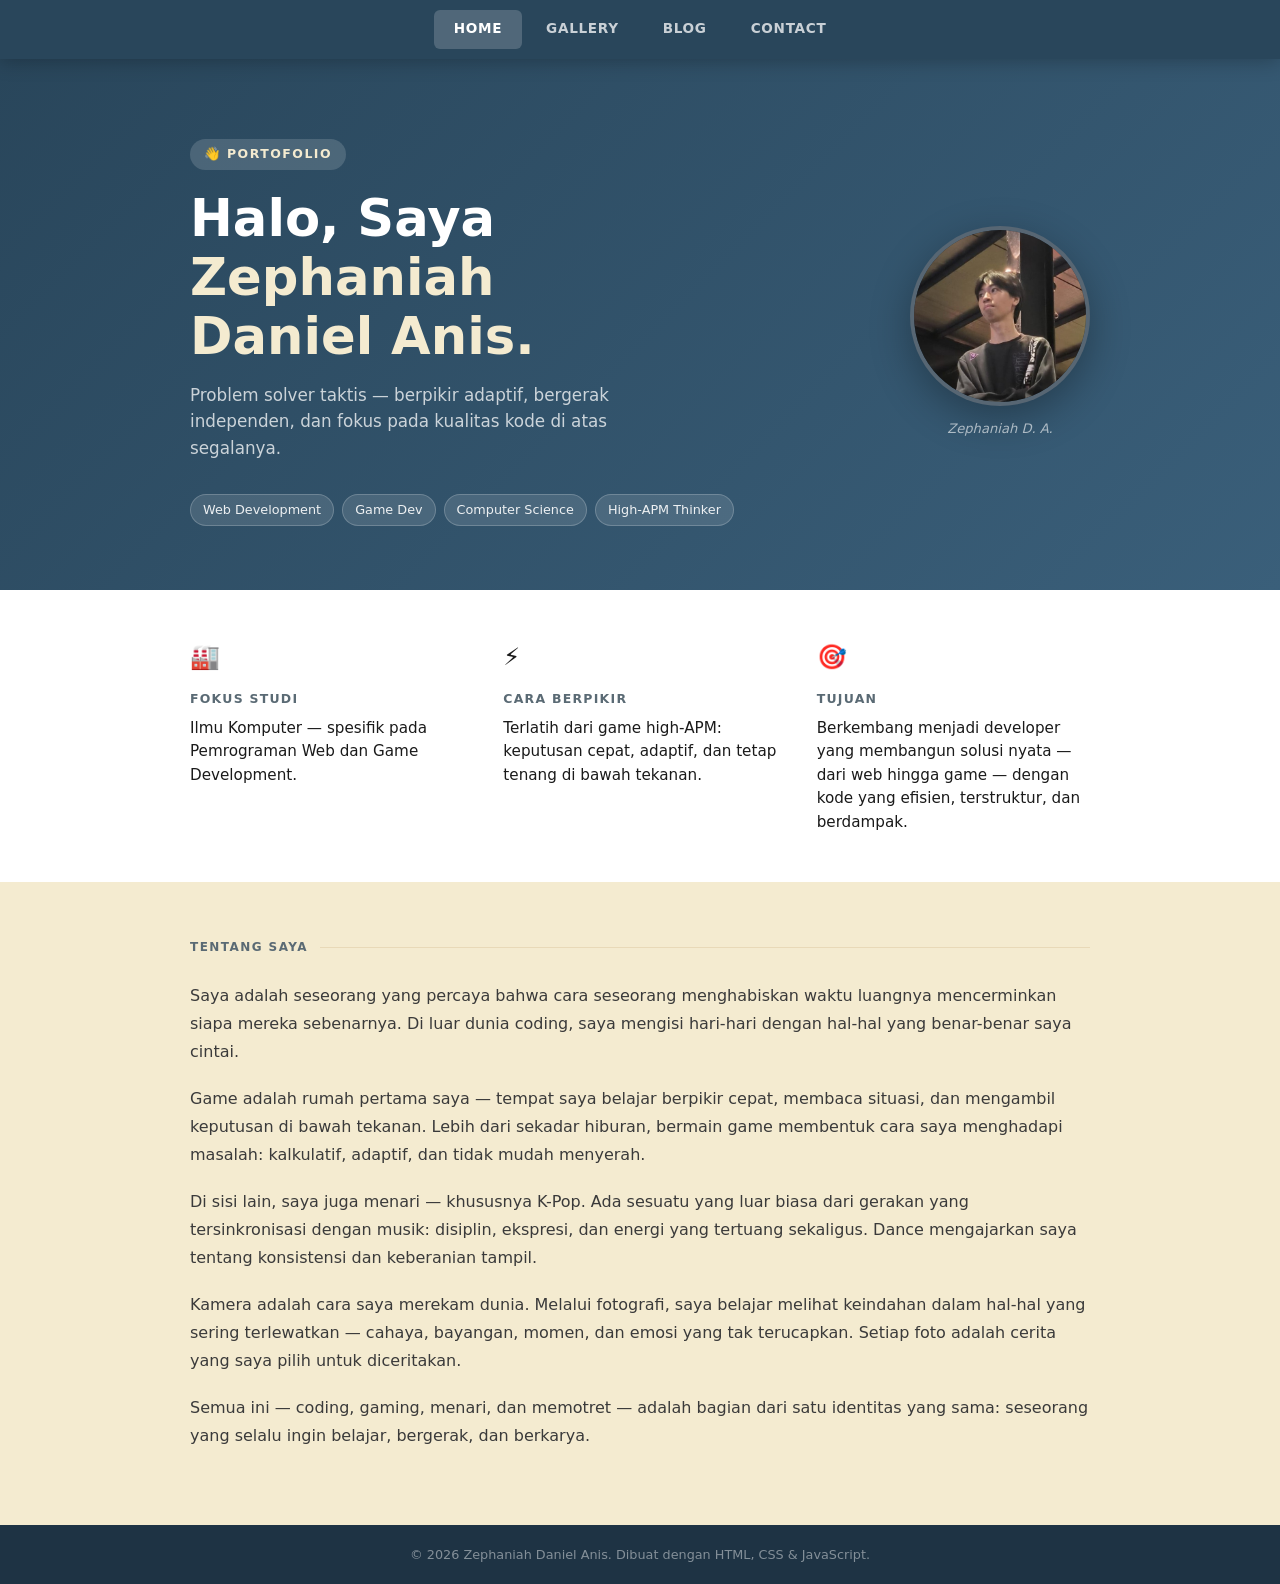
==== commit 5a67ce0a: "Create separate pages for home, gallery, blog, and contact with unique content Restructure the proje" ====
--- a/index.html
+++ b/index.html
@@ -3,340 +3,21 @@
 <head>
 <meta charset="UTF-8">
 <meta name="viewport" content="width=device-width, initial-scale=1.0">
-<meta http-equiv="Cache-Control" content="no-cache, no-store, must-revalidate">
-<meta http-equiv="Pragma" content="no-cache">
-<meta http-equiv="Expires" content="0">
-<title>Zephaniah Daniel Anis</title>
-<style>
-:root {
-    --cream: #F4EBD0;
-    --denim: #29465B;
-    --denim-light: #3a5f7a;
-    --denim-dark: #1e3344;
-    --white: #FFFFFF;
-    --black: #1A1A1A;
-    --muted: #5a6a74;
-    --cream-dark: #e8d9b8;
-}
-* { margin: 0; padding: 0; box-sizing: border-box; }
-html { scroll-behavior: smooth; }
-body {
-    font-family: 'Segoe UI', system-ui, -apple-system, sans-serif;
-    background-color: var(--cream);
-    color: var(--black);
-    line-height: 1.6;
-    min-height: 100vh;
-}
-
-header {
-    background-color: var(--denim);
-    position: sticky;
-    top: 0;
-    z-index: 999;
-    box-shadow: 0 2px 20px rgba(0,0,0,0.25);
-}
-nav {
-    max-width: 1000px;
-    margin: 0 auto;
-    display: flex;
-    justify-content: center;
-    gap: 0.25rem;
-    padding: 0.6rem 1rem;
-}
-nav a {
-    background: none;
-    border: none;
-    color: rgba(255,255,255,0.75);
-    font-size: 0.85rem;
-    font-weight: 600;
-    letter-spacing: 0.05em;
-    cursor: pointer;
-    padding: 0.55rem 1.25rem;
-    border-radius: 6px;
-    transition: all 0.2s ease;
-    text-transform: uppercase;
-    text-decoration: none;
-    display: inline-block;
-}
-nav a:hover { color: var(--white); background: rgba(255,255,255,0.1); }
-
-body:not(:has(:target)) nav a[href="#home"],
-body:has(#home:target) nav a[href="#home"],
-body:has(#gallery:target) nav a[href="#gallery"],
-body:has(#blog:target) nav a[href="#blog"],
-body:has(#contact:target) nav a[href="#contact"] {
-    color: var(--white);
-    background: rgba(255,255,255,0.18);
-}
-
-.page-section { display: none; animation: fadeUp 0.35s ease; }
-#home { display: block; }
-.page-section:target { display: block; }
-body:has(#gallery:target) #home,
-body:has(#blog:target) #home,
-body:has(#contact:target) #home { display: none; }
-
-@keyframes fadeUp {
-    from { opacity: 0; transform: translateY(16px); }
-    to   { opacity: 1; transform: translateY(0); }
-}
-
-#home { min-height: calc(100vh - 60px); }
-.hero {
-    background: linear-gradient(135deg, var(--denim) 0%, var(--denim-light) 100%);
-    padding: 5rem 2rem 4rem;
-    display: flex;
-    align-items: center;
-    justify-content: center;
-}
-.hero-inner {
-    max-width: 900px;
-    width: 100%;
-    display: grid;
-    grid-template-columns: 1fr auto;
-    gap: 3rem;
-    align-items: center;
-}
-.hero-text { color: var(--white); }
-.hero-tag {
-    display: inline-block;
-    background: rgba(255,255,255,0.15);
-    color: var(--cream);
-    font-size: 0.78rem;
-    font-weight: 700;
-    letter-spacing: 0.12em;
-    text-transform: uppercase;
-    padding: 0.35rem 0.85rem;
-    border-radius: 20px;
-    margin-bottom: 1.2rem;
-}
-.hero-text h1 {
-    font-size: clamp(2rem, 5vw, 3.2rem);
-    font-weight: 800;
-    line-height: 1.15;
-    margin-bottom: 1rem;
-    color: var(--white);
-}
-.hero-text h1 span { color: var(--cream); }
-.hero-text p { font-size: 1.05rem; color: rgba(255,255,255,0.75); max-width: 480px; margin-bottom: 2rem; }
-.hero-tags { display: flex; flex-wrap: wrap; gap: 0.5rem; }
-.hero-tags .tag {
-    background: rgba(255,255,255,0.12);
-    color: rgba(255,255,255,0.9);
-    font-size: 0.8rem;
-    padding: 0.3rem 0.75rem;
-    border-radius: 20px;
-    border: 1px solid rgba(255,255,255,0.2);
-}
-.hero-photo-wrap { display: flex; flex-direction: column; align-items: center; gap: 0.75rem; }
-.hero-photo {
-    width: 180px;
-    height: 180px;
-    border-radius: 50%;
-    background-color: var(--denim-dark);
-    border: 4px solid rgba(255,255,255,0.25);
-    overflow: hidden;
-    display: flex;
-    align-items: center;
-    justify-content: center;
-    box-shadow: 0 12px 40px rgba(0,0,0,0.3);
-}
-.hero-photo img { width: 100%; height: 100%; object-fit: cover; display: block; }
-.hero-photo .ph-text { color: rgba(255,255,255,0.5); font-size: 0.75rem; text-align: center; padding: 0.5rem; }
-.hero-name-label { color: rgba(255,255,255,0.6); font-size: 0.82rem; font-style: italic; }
-.about-strip { background-color: var(--white); padding: 3rem 2rem; }
-.about-strip-inner {
-    max-width: 900px;
-    margin: 0 auto;
-    display: grid;
-    grid-template-columns: repeat(auto-fit, minmax(240px, 1fr));
-    gap: 2.5rem;
-}
-.about-card { display: flex; flex-direction: column; gap: 0.5rem; }
-.about-card .icon { font-size: 1.5rem; margin-bottom: 0.25rem; }
-.about-card h3 { font-size: 0.78rem; font-weight: 700; letter-spacing: 0.1em; text-transform: uppercase; color: var(--muted); }
-.about-card p { font-size: 0.95rem; color: var(--black); line-height: 1.55; }
-.bio-section { background-color: var(--cream); padding: 3.5rem 2rem; }
-.bio-inner { max-width: 900px; margin: 0 auto; }
-.section-label { display: flex; align-items: center; gap: 0.75rem; margin-bottom: 1.5rem; }
-.section-label span { font-size: 0.75rem; font-weight: 700; letter-spacing: 0.12em; text-transform: uppercase; color: var(--muted); }
-.section-label::after { content: ''; flex: 1; height: 1px; background: var(--cream-dark); }
-.bio-inner p { font-size: 1rem; color: #3a3a3a; margin-bottom: 1.2rem; line-height: 1.75; }
-@media (max-width: 620px) {
-    .hero-inner { grid-template-columns: 1fr; text-align: center; }
-    .hero-photo-wrap { order: -1; }
-    .hero-tags { justify-content: center; }
-    .hero-text p { margin-left: auto; margin-right: auto; }
-}
-
-#gallery { padding: 3.5rem 2rem 4rem; max-width: 1000px; margin: 0 auto; }
-.page-title { font-size: 2rem; font-weight: 800; color: var(--denim); margin-bottom: 0.4rem; }
-.page-subtitle { font-size: 1rem; color: var(--muted); margin-bottom: 2.5rem; }
-.album-list { display: flex; flex-direction: column; gap: 1.5rem; }
-
-details.album-item {
-    background: var(--white);
-    border-radius: 16px;
-    overflow: hidden;
-    box-shadow: 0 4px 20px rgba(41,70,91,0.1);
-    transition: box-shadow 0.3s ease, transform 0.3s ease;
-}
-details.album-item:hover { box-shadow: 0 8px 36px rgba(41,70,91,0.18); transform: translateY(-2px); }
-
-details.album-item summary {
-    list-style: none;
-    cursor: pointer;
-    user-select: none;
-}
-details.album-item summary::-webkit-details-marker { display: none; }
-
-.album-banner {
-    width: 100%;
-    padding: 1.5rem 1.75rem;
-    display: flex;
-    align-items: center;
-    gap: 1.25rem;
-    transition: filter 0.2s;
-}
-.album-banner:hover { filter: brightness(1.05); }
-details[data-album="dance"] .album-banner { background: linear-gradient(120deg, #29465B 0%, #4a7fa5 100%); }
-details[data-album="noface"] .album-banner { background: linear-gradient(120deg, #1e3344 0%, #3a5f7a 100%); }
-details[data-album="cat"] .album-banner { background: linear-gradient(120deg, #4a3728 0%, #8b6344 100%); }
-
-.album-emoji {
-    font-size: 2.8rem;
-    width: 64px;
-    height: 64px;
-    display: flex;
-    align-items: center;
-    justify-content: center;
-    background: rgba(255,255,255,0.15);
-    border-radius: 14px;
-    flex-shrink: 0;
-}
-.album-text { flex: 1; }
-.album-text h3 { font-size: 1.2rem; font-weight: 800; color: #fff; margin-bottom: 0.25rem; }
-.album-text p { font-size: 0.85rem; color: rgba(255,255,255,0.72); }
-.album-badges { display: flex; align-items: center; gap: 0.6rem; flex-shrink: 0; }
-.album-count {
-    font-size: 0.75rem;
-    font-weight: 700;
-    color: rgba(255,255,255,0.9);
-    background: rgba(255,255,255,0.2);
-    padding: 0.3rem 0.75rem;
-    border-radius: 20px;
-    letter-spacing: 0.04em;
-}
-.album-arrow {
-    color: rgba(255,255,255,0.8);
-    font-size: 1rem;
-    transition: transform 0.35s ease;
-    display: inline-block;
-}
-details[open] .album-arrow { transform: rotate(180deg); }
-
-.album-body-inner { padding: 1.5rem; }
-.photo-grid { display: grid; grid-template-columns: repeat(3, 1fr); gap: 0.6rem; }
-@media (max-width: 600px) { .photo-grid { grid-template-columns: repeat(2, 1fr); } }
-.photo-frame {
-    position: relative;
-    aspect-ratio: 1/1;
-    border-radius: 10px;
-    overflow: hidden;
-    background: var(--cream-dark);
-    cursor: pointer;
-    box-shadow: 0 2px 8px rgba(0,0,0,0.08);
-}
-.photo-frame img { width: 100%; height: 100%; object-fit: cover; display: block; transition: transform 0.4s ease; }
-.photo-frame:hover img { transform: scale(1.08); }
-.ph-hover {
-    position: absolute;
-    inset: 0;
-    background: linear-gradient(to top, rgba(0,0,0,0.6) 0%, transparent 60%);
-    opacity: 0;
-    transition: opacity 0.3s ease;
-}
-.photo-frame:hover .ph-hover { opacity: 1; }
-.ph-placeholder {
-    position: absolute;
-    inset: 0;
-    display: flex;
-    flex-direction: column;
-    align-items: center;
-    justify-content: center;
-    color: #b0bcc4;
-    font-size: 1.8rem;
-    opacity: 0.35;
-}
-
-#blog { padding: 3.5rem 2rem; max-width: 860px; margin: 0 auto; }
-.blog-list { display: flex; flex-direction: column; gap: 1.5rem; }
-.blog-card {
-    background: var(--white);
-    border-radius: 12px;
-    padding: 1.75rem 2rem;
-    box-shadow: 0 2px 12px rgba(41,70,91,0.07);
-    display: grid;
-    grid-template-columns: 1fr auto;
-    gap: 1rem;
-    align-items: start;
-    transition: box-shadow 0.2s, transform 0.2s;
-    text-decoration: none;
-    color: inherit;
-}
-.blog-card:hover { box-shadow: 0 6px 28px rgba(41,70,91,0.12); transform: translateY(-2px); }
-.blog-card-tags { display: flex; flex-wrap: wrap; gap: 0.4rem; margin-bottom: 0.75rem; }
-.blog-tag { font-size: 0.7rem; font-weight: 700; letter-spacing: 0.08em; text-transform: uppercase; color: var(--denim); background: rgba(41,70,91,0.09); padding: 0.2rem 0.6rem; border-radius: 4px; }
-.blog-card h3 { font-size: 1.1rem; font-weight: 700; color: var(--black); margin-bottom: 0.6rem; line-height: 1.4; }
-.blog-card p { font-size: 0.92rem; color: var(--muted); line-height: 1.65; margin-bottom: 1rem; }
-.blog-card-meta { display: flex; align-items: center; gap: 1rem; font-size: 0.78rem; color: #8a9aa4; }
-.blog-card-meta span { display: flex; align-items: center; gap: 0.3rem; }
-.blog-card-num { font-size: 3rem; font-weight: 800; color: rgba(41,70,91,0.08); line-height: 1; align-self: start; min-width: 56px; text-align: right; }
-@media (max-width: 520px) {
-    .blog-card { grid-template-columns: 1fr; }
-    .blog-card-num { display: none; }
-}
-
-#contact { min-height: calc(100vh - 60px); display: flex; align-items: center; justify-content: center; padding: 4rem 2rem; }
-.contact-inner { text-align: center; max-width: 500px; width: 100%; }
-.contact-inner h1 { font-size: 2rem; font-weight: 800; color: var(--denim); margin-bottom: 0.5rem; }
-.contact-inner .sub { font-size: 0.95rem; color: var(--muted); margin-bottom: 2.5rem; }
-.contact-links { display: flex; flex-direction: column; gap: 0.75rem; }
-.contact-link {
-    display: flex;
-    align-items: center;
-    gap: 1rem;
-    background: var(--white);
-    padding: 1rem 1.5rem;
-    border-radius: 10px;
-    text-decoration: none;
-    color: var(--black);
-    box-shadow: 0 2px 10px rgba(41,70,91,0.08);
-    transition: all 0.2s ease;
-}
-.contact-link:hover { background: var(--denim); color: var(--white); box-shadow: 0 4px 20px rgba(41,70,91,0.25); transform: translateY(-2px); }
-.contact-link .cl-icon { font-size: 1.3rem; width: 32px; text-align: center; }
-.contact-link .cl-info { text-align: left; flex: 1; }
-.contact-link .cl-label { font-size: 0.72rem; font-weight: 700; letter-spacing: 0.1em; text-transform: uppercase; opacity: 0.55; display: block; margin-bottom: 0.1rem; }
-.contact-link .cl-value { font-size: 0.92rem; font-weight: 600; }
-.contact-link .cl-arrow { opacity: 0.35; font-size: 0.85rem; }
-.contact-link:hover .cl-label, .contact-link:hover .cl-arrow { opacity: 0.7; }
-</style>
+<title>Zephaniah Daniel Anis — Home</title>
+<link rel="stylesheet" href="css/style.css">
 </head>
 <body>
 
 <header>
     <nav>
-        <a href="#home">Home</a>
-        <a href="#gallery">Gallery</a>
-        <a href="#blog">Blog</a>
-        <a href="#contact">Contact</a>
+        <a href="index.html">Home</a>
+        <a href="gallery.html">Gallery</a>
+        <a href="blog.html">Blog</a>
+        <a href="contact.html">Contact</a>
     </nav>
 </header>
 
 <main>
-
-<section id="home" class="page-section">
     <div class="hero">
         <div class="hero-inner">
             <div class="hero-text">
@@ -352,8 +33,7 @@
             </div>
             <div class="hero-photo-wrap">
                 <div class="hero-photo">
-                    <img src="profil.jpeg" alt="Foto Profil" onerror="this.style.display='none';this.nextElementSibling.style.display='flex'">
-                    <div class="ph-text" style="display:none">&#128247;<br>Foto<br>Profil</div>
+                    <img src="profil.jpeg" alt="Foto Profil Zephaniah Daniel Anis">
                 </div>
                 <span class="hero-name-label">Zephaniah D. A.</span>
             </div>
@@ -390,177 +70,12 @@
             <p>Semua ini — coding, gaming, menari, dan memotret — adalah bagian dari satu identitas yang sama: seseorang yang selalu ingin belajar, bergerak, dan berkarya.</p>
         </div>
     </div>
-</section>
-
-<section id="gallery" class="page-section">
-    <h1 class="page-title">Gallery</h1>
-    <p class="page-subtitle">Momen yang terabadikan — gerak, bayangan, dan makhluk berbulu.</p>
-
-    <div class="album-list">
-
-        <details class="album-item" data-album="dance">
-            <summary>
-                <div class="album-banner">
-                    <div class="album-emoji">🕺</div>
-                    <div class="album-text">
-                        <h3>Dance</h3>
-                        <p>Dance photo</p>
-                    </div>
-                    <div class="album-badges">
-                        <span class="album-count">6 foto</span>
-                        <span class="album-arrow">&#9660;</span>
-                    </div>
-                </div>
-            </summary>
-            <div class="album-body-inner">
-                <div class="photo-grid">
-                    <div class="photo-frame"><img src="dance1.jpeg" alt="Dance 1" onerror="this.style.display='none'"><div class="ph-hover"></div><div class="ph-placeholder">&#128247;</div></div>
-                    <div class="photo-frame"><img src="dance2.jpeg" alt="Dance 2" onerror="this.style.display='none'"><div class="ph-hover"></div><div class="ph-placeholder">&#128247;</div></div>
-                    <div class="photo-frame"><img src="dance3.jpeg" alt="Dance 3" onerror="this.style.display='none'"><div class="ph-hover"></div><div class="ph-placeholder">&#128247;</div></div>
-                    <div class="photo-frame"><img src="dance4.jpeg" alt="Dance 4" onerror="this.style.display='none'"><div class="ph-hover"></div><div class="ph-placeholder">&#128247;</div></div>
-                    <div class="photo-frame"><img src="dance5.jpeg" alt="Dance 5" onerror="this.style.display='none'"><div class="ph-hover"></div><div class="ph-placeholder">&#128247;</div></div>
-                    <div class="photo-frame"><img src="dance6.jpeg" alt="Dance 6" onerror="this.style.display='none'"><div class="ph-hover"></div><div class="ph-placeholder">&#128247;</div></div>
-                </div>
-            </div>
-        </details>
-
-        <details class="album-item" data-album="noface">
-            <summary>
-                <div class="album-banner">
-                    <div class="album-emoji">🌑</div>
-                    <div class="album-text">
-                        <h3>No Face</h3>
-                        <p>Me with no Face</p>
-                    </div>
-                    <div class="album-badges">
-                        <span class="album-count">6 foto</span>
-                        <span class="album-arrow">&#9660;</span>
-                    </div>
-                </div>
-            </summary>
-            <div class="album-body-inner">
-                <div class="photo-grid">
-                    <div class="photo-frame"><img src="noface1.jpeg" alt="No Face 1" onerror="this.style.display='none'"><div class="ph-hover"></div><div class="ph-placeholder">&#128247;</div></div>
-                    <div class="photo-frame"><img src="noface2.jpeg" alt="No Face 2" onerror="this.style.display='none'"><div class="ph-hover"></div><div class="ph-placeholder">&#128247;</div></div>
-                    <div class="photo-frame"><img src="noface3.jpeg" alt="No Face 3" onerror="this.style.display='none'"><div class="ph-hover"></div><div class="ph-placeholder">&#128247;</div></div>
-                    <div class="photo-frame"><img src="noface4.jpeg" alt="No Face 4" onerror="this.style.display='none'"><div class="ph-hover"></div><div class="ph-placeholder">&#128247;</div></div>
-                    <div class="photo-frame"><img src="noface5.jpeg" alt="No Face 5" onerror="this.style.display='none'"><div class="ph-hover"></div><div class="ph-placeholder">&#128247;</div></div>
-                    <div class="photo-frame"><img src="noface6.jpeg" alt="No Face 6" onerror="this.style.display='none'"><div class="ph-hover"></div><div class="ph-placeholder">&#128247;</div></div>
-                </div>
-            </div>
-        </details>
-
-        <details class="album-item" data-album="cat">
-            <summary>
-                <div class="album-banner">
-                    <div class="album-emoji">🐈</div>
-                    <div class="album-text">
-                        <h3>Cat</h3>
-                        <p>Cat thats in my camera</p>
-                    </div>
-                    <div class="album-badges">
-                        <span class="album-count">6 foto</span>
-                        <span class="album-arrow">&#9660;</span>
-                    </div>
-                </div>
-            </summary>
-            <div class="album-body-inner">
-                <div class="photo-grid">
-                    <div class="photo-frame"><img src="cat1.jpeg" alt="Cat 1" onerror="this.style.display='none'"><div class="ph-hover"></div><div class="ph-placeholder">&#128247;</div></div>
-                    <div class="photo-frame"><img src="cat2.jpeg" alt="Cat 2" onerror="this.style.display='none'"><div class="ph-hover"></div><div class="ph-placeholder">&#128247;</div></div>
-                    <div class="photo-frame"><img src="cat3.jpeg" alt="Cat 3" onerror="this.style.display='none'"><div class="ph-hover"></div><div class="ph-placeholder">&#128247;</div></div>
-                    <div class="photo-frame"><img src="cat4.jpeg" alt="Cat 4" onerror="this.style.display='none'"><div class="ph-hover"></div><div class="ph-placeholder">&#128247;</div></div>
-                    <div class="photo-frame"><img src="cat5.jpeg" alt="Cat 5" onerror="this.style.display='none'"><div class="ph-hover"></div><div class="ph-placeholder">&#128247;</div></div>
-                    <div class="photo-frame"><img src="cat6.jpeg" alt="Cat 6" onerror="this.style.display='none'"><div class="ph-hover"></div><div class="ph-placeholder">&#128247;</div></div>
-                </div>
-            </div>
-        </details>
-
-    </div>
-</section>
-
-<section id="blog" class="page-section">
-    <h1 class="page-title">Proyek GitHub</h1>
-    <p class="page-subtitle">Repository publik dari akun GitHub — diambil langsung dari <a href="https://github.com/ephanpdk" target="_blank" style="color:var(--denim);text-decoration:none;font-weight:600;">github.com/ephanpdk</a>.</p>
-
-    <div class="blog-list">
-        <a class="blog-card" href="https://github.com/ephanpdk/trupest" target="_blank">
-            <div class="blog-card-body">
-                <div class="blog-card-tags"><span class="blog-tag">TypeScript</span><span class="blog-tag">Game Dev</span><span class="blog-tag">Web</span></div>
-                <h3>trupest</h3>
-                <p>Trup (Troupe) Web Game — permainan kartu lokal berbasis browser yang memadukan Whist, Spades, dan Hearts menjadi pengalaman trick-taking yang unik. Cross-platform, bisa dimainkan di desktop maupun mobile tanpa instalasi.</p>
-                <div class="blog-card-meta"><span>&#128197; 27 Des 2025</span><span>&#128025; GitHub</span></div>
-            </div>
-            <div class="blog-card-num">01</div>
-        </a>
-
-        <a class="blog-card" href="https://github.com/ephanpdk/sistem-informasi-akademik" target="_blank">
-            <div class="blog-card-body">
-                <div class="blog-card-tags"><span class="blog-tag">HTML</span><span class="blog-tag">Web</span></div>
-                <h3>sistem-informasi-akademik</h3>
-                <p>Proyek sistem informasi akademik berbasis web. Dibangun menggunakan HTML sebagai fondasi antarmuka pengelolaan data akademik.</p>
-                <div class="blog-card-meta"><span>&#128197; 9 Des 2025</span><span>&#128025; GitHub</span></div>
-            </div>
-            <div class="blog-card-num">02</div>
-        </a>
-
-        <a class="blog-card" href="https://github.com/ephanpdk/ecommerce-recommendation-system" target="_blank">
-            <div class="blog-card-body">
-                <div class="blog-card-tags"><span class="blog-tag">Jupyter Notebook</span><span class="blog-tag">Machine Learning</span></div>
-                <h3>ecommerce-recommendation-system</h3>
-                <p>Sistem rekomendasi produk untuk platform e-commerce. Dibangun dengan Jupyter Notebook, mengeksplorasi pendekatan machine learning untuk memberikan rekomendasi yang relevan kepada pengguna.</p>
-                <div class="blog-card-meta"><span>&#128197; 8 Des 2025</span><span>&#128025; GitHub</span></div>
-            </div>
-            <div class="blog-card-num">03</div>
-        </a>
-
-        <a class="blog-card" href="https://github.com/ephanpdk/gameprogrammer" target="_blank">
-            <div class="blog-card-body">
-                <div class="blog-card-tags"><span class="blog-tag">Game Dev</span></div>
-                <h3>gameprogrammer</h3>
-                <p>Repository eksplorasi pemrograman game — kumpulan eksperimen dan latihan seputar game development.</p>
-                <div class="blog-card-meta"><span>&#128197; 19 Mar 2025</span><span>&#128025; GitHub</span></div>
-            </div>
-            <div class="blog-card-num">04</div>
-        </a>
-    </div>
-</section>
-
-<section id="contact" class="page-section">
-    <div class="contact-inner">
-        <h1>Let's Connect</h1>
-        <p class="sub">Terbuka untuk diskusi teknis, kolaborasi, atau sekadar ngobrol.</p>
-        <div class="contact-links">
-            <a class="contact-link" href="https://github.com/ephanpdk" target="_blank">
-                <span class="cl-icon">&#128025;</span>
-                <div class="cl-info"><span class="cl-label">GitHub</span><span class="cl-value">github.com/ephanpdk</span></div>
-                <span class="cl-arrow">&#8599;</span>
-            </a>
-            <a class="contact-link" href="https://www.linkedin.com/in/zephaniah-anis-541023271/" target="_blank">
-                <span class="cl-icon">&#128188;</span>
-                <div class="cl-info"><span class="cl-label">LinkedIn</span><span class="cl-value">linkedin.com/in/zephaniah-anis</span></div>
-                <span class="cl-arrow">&#8599;</span>
-            </a>
-            <a class="contact-link" href="#">
-                <span class="cl-icon">&#127918;</span>
-                <div class="cl-info"><span class="cl-label">Discord</span><span class="cl-value">ephanz / Ephan#9996</span></div>
-                <span class="cl-arrow">&#8599;</span>
-            </a>
-            <a class="contact-link" href="https://www.instagram.com/ephanzzz/" target="_blank">
-                <span class="cl-icon">&#128247;</span>
-                <div class="cl-info"><span class="cl-label">Instagram</span><span class="cl-value">@ephanzzz</span></div>
-                <span class="cl-arrow">&#8599;</span>
-            </a>
-            <a class="contact-link" href="https://wa.me/6289563286796" target="_blank">
-                <span class="cl-icon">&#128222;</span>
-                <div class="cl-info"><span class="cl-label">WhatsApp</span><span class="cl-value">+62 895632866796</span></div>
-                <span class="cl-arrow">&#8599;</span>
-            </a>
-        </div>
-    </div>
-</section>
-
 </main>
 
+<footer>
+    <p>&copy; 2026 Zephaniah Daniel Anis. Dibuat dengan HTML, CSS &amp; JavaScript.</p>
+</footer>
+
+<script src="js/main.js"></script>
 </body>
 </html>
--- a/css/style.css
+++ b/css/style.css
@@ -0,0 +1,445 @@
+:root {
+    --cream: #F4EBD0;
+    --denim: #29465B;
+    --denim-light: #3a5f7a;
+    --denim-dark: #1e3344;
+    --white: #FFFFFF;
+    --black: #1A1A1A;
+    --muted: #5a6a74;
+    --cream-dark: #e8d9b8;
+}
+
+* { margin: 0; padding: 0; box-sizing: border-box; }
+html { scroll-behavior: smooth; }
+body {
+    font-family: 'Segoe UI', system-ui, -apple-system, sans-serif;
+    background-color: var(--cream);
+    color: var(--black);
+    line-height: 1.6;
+    min-height: 100vh;
+}
+
+/* ── HEADER & NAV ── */
+header {
+    background-color: var(--denim);
+    position: sticky;
+    top: 0;
+    z-index: 999;
+    box-shadow: 0 2px 20px rgba(0,0,0,0.25);
+}
+nav {
+    max-width: 1000px;
+    margin: 0 auto;
+    display: flex;
+    justify-content: center;
+    gap: 0.25rem;
+    padding: 0.6rem 1rem;
+}
+nav a {
+    background: none;
+    border: none;
+    color: rgba(255,255,255,0.75);
+    font-size: 0.85rem;
+    font-weight: 600;
+    letter-spacing: 0.05em;
+    cursor: pointer;
+    padding: 0.55rem 1.25rem;
+    border-radius: 6px;
+    transition: all 0.2s ease;
+    text-transform: uppercase;
+    text-decoration: none;
+    display: inline-block;
+}
+nav a:hover { color: var(--white); background: rgba(255,255,255,0.1); }
+nav a.active { color: var(--white); background: rgba(255,255,255,0.18); }
+
+/* ── FADE IN ANIMATION ── */
+@keyframes fadeUp {
+    from { opacity: 0; transform: translateY(16px); }
+    to   { opacity: 1; transform: translateY(0); }
+}
+main { animation: fadeUp 0.35s ease; }
+
+/* ── SECTION LABEL ── */
+.section-label { display: flex; align-items: center; gap: 0.75rem; margin-bottom: 1.5rem; }
+.section-label span { font-size: 0.75rem; font-weight: 700; letter-spacing: 0.12em; text-transform: uppercase; color: var(--muted); }
+.section-label::after { content: ''; flex: 1; height: 1px; background: var(--cream-dark); }
+
+.page-title { font-size: 2rem; font-weight: 800; color: var(--denim); margin-bottom: 0.4rem; }
+.page-subtitle { font-size: 1rem; color: var(--muted); margin-bottom: 2.5rem; }
+
+/* ── HOME ── */
+.hero {
+    background: linear-gradient(135deg, var(--denim) 0%, var(--denim-light) 100%);
+    padding: 5rem 2rem 4rem;
+    display: flex;
+    align-items: center;
+    justify-content: center;
+}
+.hero-inner {
+    max-width: 900px;
+    width: 100%;
+    display: grid;
+    grid-template-columns: 1fr auto;
+    gap: 3rem;
+    align-items: center;
+}
+.hero-text { color: var(--white); }
+.hero-tag {
+    display: inline-block;
+    background: rgba(255,255,255,0.15);
+    color: var(--cream);
+    font-size: 0.78rem;
+    font-weight: 700;
+    letter-spacing: 0.12em;
+    text-transform: uppercase;
+    padding: 0.35rem 0.85rem;
+    border-radius: 20px;
+    margin-bottom: 1.2rem;
+}
+.hero-text h1 {
+    font-size: clamp(2rem, 5vw, 3.2rem);
+    font-weight: 800;
+    line-height: 1.15;
+    margin-bottom: 1rem;
+    color: var(--white);
+}
+.hero-text h1 span { color: var(--cream); }
+.hero-text p { font-size: 1.05rem; color: rgba(255,255,255,0.75); max-width: 480px; margin-bottom: 2rem; }
+.hero-tags { display: flex; flex-wrap: wrap; gap: 0.5rem; }
+.hero-tags .tag {
+    background: rgba(255,255,255,0.12);
+    color: rgba(255,255,255,0.9);
+    font-size: 0.8rem;
+    padding: 0.3rem 0.75rem;
+    border-radius: 20px;
+    border: 1px solid rgba(255,255,255,0.2);
+}
+.hero-photo-wrap { display: flex; flex-direction: column; align-items: center; gap: 0.75rem; }
+.hero-photo {
+    width: 180px;
+    height: 180px;
+    border-radius: 50%;
+    background-color: var(--denim-dark);
+    border: 4px solid rgba(255,255,255,0.25);
+    overflow: hidden;
+    display: flex;
+    align-items: center;
+    justify-content: center;
+    box-shadow: 0 12px 40px rgba(0,0,0,0.3);
+}
+.hero-photo img { width: 100%; height: 100%; object-fit: cover; display: block; }
+.hero-name-label { color: rgba(255,255,255,0.6); font-size: 0.82rem; font-style: italic; }
+
+.about-strip { background-color: var(--white); padding: 3rem 2rem; }
+.about-strip-inner {
+    max-width: 900px;
+    margin: 0 auto;
+    display: grid;
+    grid-template-columns: repeat(auto-fit, minmax(240px, 1fr));
+    gap: 2.5rem;
+}
+.about-card { display: flex; flex-direction: column; gap: 0.5rem; }
+.about-card .icon { font-size: 1.5rem; margin-bottom: 0.25rem; }
+.about-card h3 { font-size: 0.78rem; font-weight: 700; letter-spacing: 0.1em; text-transform: uppercase; color: var(--muted); }
+.about-card p { font-size: 0.95rem; color: var(--black); line-height: 1.55; }
+
+.bio-section { background-color: var(--cream); padding: 3.5rem 2rem; }
+.bio-inner { max-width: 900px; margin: 0 auto; }
+.bio-inner p { font-size: 1rem; color: #3a3a3a; margin-bottom: 1.2rem; line-height: 1.75; }
+
+@media (max-width: 620px) {
+    .hero-inner { grid-template-columns: 1fr; text-align: center; }
+    .hero-photo-wrap { order: -1; }
+    .hero-tags { justify-content: center; }
+    .hero-text p { margin-left: auto; margin-right: auto; }
+}
+
+/* ── GALLERY ── */
+.gallery-wrapper { padding: 3.5rem 2rem 4rem; max-width: 1000px; margin: 0 auto; }
+.album-list { display: flex; flex-direction: column; gap: 1.5rem; }
+
+details.album-item {
+    background: var(--white);
+    border-radius: 16px;
+    overflow: hidden;
+    box-shadow: 0 4px 20px rgba(41,70,91,0.1);
+    transition: box-shadow 0.3s ease, transform 0.3s ease;
+}
+details.album-item:hover { box-shadow: 0 8px 36px rgba(41,70,91,0.18); transform: translateY(-2px); }
+details.album-item summary { list-style: none; cursor: pointer; user-select: none; }
+details.album-item summary::-webkit-details-marker { display: none; }
+
+.album-banner {
+    width: 100%;
+    padding: 1.5rem 1.75rem;
+    display: flex;
+    align-items: center;
+    gap: 1.25rem;
+    transition: filter 0.2s;
+}
+.album-banner:hover { filter: brightness(1.05); }
+details[data-album="dance"] .album-banner { background: linear-gradient(120deg, #29465B 0%, #4a7fa5 100%); }
+details[data-album="noface"] .album-banner { background: linear-gradient(120deg, #1e3344 0%, #3a5f7a 100%); }
+details[data-album="cat"] .album-banner { background: linear-gradient(120deg, #4a3728 0%, #8b6344 100%); }
+
+.album-emoji {
+    font-size: 2.8rem;
+    width: 64px;
+    height: 64px;
+    display: flex;
+    align-items: center;
+    justify-content: center;
+    background: rgba(255,255,255,0.15);
+    border-radius: 14px;
+    flex-shrink: 0;
+}
+.album-text { flex: 1; }
+.album-text h3 { font-size: 1.2rem; font-weight: 800; color: #fff; margin-bottom: 0.25rem; }
+.album-text p { font-size: 0.85rem; color: rgba(255,255,255,0.72); }
+.album-badges { display: flex; align-items: center; gap: 0.6rem; flex-shrink: 0; }
+.album-count {
+    font-size: 0.75rem;
+    font-weight: 700;
+    color: rgba(255,255,255,0.9);
+    background: rgba(255,255,255,0.2);
+    padding: 0.3rem 0.75rem;
+    border-radius: 20px;
+    letter-spacing: 0.04em;
+}
+.album-arrow {
+    color: rgba(255,255,255,0.8);
+    font-size: 1rem;
+    transition: transform 0.35s ease;
+    display: inline-block;
+}
+details[open] .album-arrow { transform: rotate(180deg); }
+
+.album-body-inner { padding: 1.5rem; }
+.photo-grid { display: grid; grid-template-columns: repeat(3, 1fr); gap: 0.6rem; }
+@media (max-width: 600px) { .photo-grid { grid-template-columns: repeat(2, 1fr); } }
+
+.photo-frame {
+    position: relative;
+    aspect-ratio: 1/1;
+    border-radius: 10px;
+    overflow: hidden;
+    background: var(--cream-dark);
+    cursor: pointer;
+    box-shadow: 0 2px 8px rgba(0,0,0,0.08);
+}
+.photo-frame img { width: 100%; height: 100%; object-fit: cover; display: block; transition: transform 0.4s ease; }
+.photo-frame:hover img { transform: scale(1.08); }
+.ph-hover {
+    position: absolute;
+    inset: 0;
+    background: linear-gradient(to top, rgba(0,0,0,0.6) 0%, transparent 60%);
+    opacity: 0;
+    transition: opacity 0.3s ease;
+}
+.photo-frame:hover .ph-hover { opacity: 1; }
+.ph-placeholder {
+    position: absolute;
+    inset: 0;
+    display: flex;
+    flex-direction: column;
+    align-items: center;
+    justify-content: center;
+    color: #b0bcc4;
+    font-size: 1.8rem;
+    opacity: 0.35;
+    pointer-events: none;
+}
+
+/* ── LIGHTBOX ── */
+#lightbox {
+    display: none;
+    position: fixed;
+    inset: 0;
+    background: rgba(0,0,0,0.88);
+    z-index: 9999;
+    align-items: center;
+    justify-content: center;
+    flex-direction: column;
+    gap: 1rem;
+    padding: 2rem;
+}
+#lightbox.open { display: flex; }
+#lightbox img {
+    max-width: 90vw;
+    max-height: 80vh;
+    border-radius: 10px;
+    box-shadow: 0 8px 40px rgba(0,0,0,0.5);
+    object-fit: contain;
+}
+#lightbox-close {
+    position: absolute;
+    top: 1.25rem;
+    right: 1.5rem;
+    background: rgba(255,255,255,0.15);
+    border: none;
+    color: #fff;
+    font-size: 1.5rem;
+    width: 44px;
+    height: 44px;
+    border-radius: 50%;
+    cursor: pointer;
+    display: flex;
+    align-items: center;
+    justify-content: center;
+    transition: background 0.2s;
+}
+#lightbox-close:hover { background: rgba(255,255,255,0.28); }
+#lightbox-caption { color: rgba(255,255,255,0.65); font-size: 0.88rem; }
+
+/* ── BLOG ── */
+.blog-wrapper { padding: 3.5rem 2rem; max-width: 860px; margin: 0 auto; }
+.blog-list { display: flex; flex-direction: column; gap: 1.5rem; }
+
+.blog-card {
+    background: var(--white);
+    border-radius: 12px;
+    padding: 1.75rem 2rem;
+    box-shadow: 0 2px 12px rgba(41,70,91,0.07);
+    display: grid;
+    grid-template-columns: 1fr auto;
+    gap: 1rem;
+    align-items: start;
+    transition: box-shadow 0.2s, transform 0.2s;
+    cursor: pointer;
+    border: none;
+    width: 100%;
+    text-align: left;
+}
+.blog-card:hover { box-shadow: 0 6px 28px rgba(41,70,91,0.12); transform: translateY(-2px); }
+.blog-card-tags { display: flex; flex-wrap: wrap; gap: 0.4rem; margin-bottom: 0.75rem; }
+.blog-tag { font-size: 0.7rem; font-weight: 700; letter-spacing: 0.08em; text-transform: uppercase; color: var(--denim); background: rgba(41,70,91,0.09); padding: 0.2rem 0.6rem; border-radius: 4px; }
+.blog-card h3 { font-size: 1.1rem; font-weight: 700; color: var(--black); margin-bottom: 0.6rem; line-height: 1.4; }
+.blog-card p { font-size: 0.92rem; color: var(--muted); line-height: 1.65; margin-bottom: 1rem; }
+.blog-card-meta { display: flex; align-items: center; gap: 1rem; font-size: 0.78rem; color: #8a9aa4; }
+.blog-card-meta span { display: flex; align-items: center; gap: 0.3rem; }
+.blog-card-num { font-size: 3rem; font-weight: 800; color: rgba(41,70,91,0.08); line-height: 1; align-self: start; min-width: 56px; text-align: right; }
+
+/* ── BLOG MODAL ── */
+#blog-modal {
+    display: none;
+    position: fixed;
+    inset: 0;
+    background: rgba(0,0,0,0.6);
+    z-index: 9999;
+    align-items: flex-start;
+    justify-content: center;
+    padding: 2rem 1rem;
+    overflow-y: auto;
+}
+#blog-modal.open { display: flex; }
+.blog-modal-inner {
+    background: var(--white);
+    border-radius: 16px;
+    max-width: 720px;
+    width: 100%;
+    padding: 2.5rem 2.5rem;
+    position: relative;
+    margin: auto;
+    animation: fadeUp 0.3s ease;
+}
+#blog-modal-close {
+    position: absolute;
+    top: 1.25rem;
+    right: 1.25rem;
+    background: var(--cream);
+    border: none;
+    color: var(--black);
+    font-size: 1.2rem;
+    width: 40px;
+    height: 40px;
+    border-radius: 50%;
+    cursor: pointer;
+    display: flex;
+    align-items: center;
+    justify-content: center;
+    transition: background 0.2s;
+}
+#blog-modal-close:hover { background: var(--cream-dark); }
+.blog-modal-inner h2 { font-size: 1.55rem; font-weight: 800; color: var(--denim); margin-bottom: 0.6rem; line-height: 1.3; }
+.blog-modal-meta { font-size: 0.82rem; color: #8a9aa4; margin-bottom: 1.5rem; display: flex; gap: 1rem; flex-wrap: wrap; }
+.blog-modal-tags { display: flex; flex-wrap: wrap; gap: 0.4rem; margin-bottom: 1.5rem; }
+.blog-modal-body p { font-size: 0.97rem; color: #3a3a3a; line-height: 1.8; margin-bottom: 1.1rem; }
+.blog-modal-body h3 { font-size: 1.1rem; font-weight: 700; color: var(--denim); margin: 1.5rem 0 0.6rem; }
+.blog-modal-body ul { padding-left: 1.5rem; margin-bottom: 1rem; }
+.blog-modal-body ul li { font-size: 0.97rem; color: #3a3a3a; line-height: 1.8; margin-bottom: 0.3rem; }
+
+@media (max-width: 520px) {
+    .blog-card { grid-template-columns: 1fr; }
+    .blog-card-num { display: none; }
+    .blog-modal-inner { padding: 2rem 1.25rem; }
+}
+
+/* ── CONTACT ── */
+.contact-wrapper {
+    min-height: calc(100vh - 60px);
+    display: flex;
+    align-items: center;
+    justify-content: center;
+    padding: 4rem 2rem;
+}
+.contact-inner { text-align: center; max-width: 540px; width: 100%; }
+.contact-inner h1 { font-size: 2rem; font-weight: 800; color: var(--denim); margin-bottom: 0.5rem; }
+.contact-inner .sub { font-size: 0.95rem; color: var(--muted); margin-bottom: 0.5rem; }
+
+.profile-card {
+    background: var(--white);
+    border-radius: 16px;
+    padding: 1.75rem 2rem;
+    margin-bottom: 1.5rem;
+    box-shadow: 0 2px 12px rgba(41,70,91,0.07);
+    text-align: left;
+    display: grid;
+    grid-template-columns: auto 1fr;
+    gap: 1.25rem;
+    align-items: center;
+}
+.profile-avatar {
+    width: 72px;
+    height: 72px;
+    border-radius: 50%;
+    overflow: hidden;
+    background: var(--cream-dark);
+    border: 3px solid var(--denim);
+    flex-shrink: 0;
+}
+.profile-avatar img { width: 100%; height: 100%; object-fit: cover; display: block; }
+.profile-info h2 { font-size: 1.1rem; font-weight: 800; color: var(--denim); }
+.profile-info p { font-size: 0.85rem; color: var(--muted); margin-top: 0.2rem; }
+.profile-info .nim { font-size: 0.78rem; color: #8a9aa4; margin-top: 0.1rem; }
+
+.contact-links { display: flex; flex-direction: column; gap: 0.75rem; }
+.contact-link {
+    display: flex;
+    align-items: center;
+    gap: 1rem;
+    background: var(--white);
+    padding: 1rem 1.5rem;
+    border-radius: 10px;
+    text-decoration: none;
+    color: var(--black);
+    box-shadow: 0 2px 10px rgba(41,70,91,0.08);
+    transition: all 0.2s ease;
+}
+.contact-link:hover { background: var(--denim); color: var(--white); box-shadow: 0 4px 20px rgba(41,70,91,0.25); transform: translateY(-2px); }
+.contact-link .cl-icon { font-size: 1.3rem; width: 32px; text-align: center; }
+.contact-link .cl-info { text-align: left; flex: 1; }
+.contact-link .cl-label { font-size: 0.72rem; font-weight: 700; letter-spacing: 0.1em; text-transform: uppercase; opacity: 0.55; display: block; margin-bottom: 0.1rem; }
+.contact-link .cl-value { font-size: 0.92rem; font-weight: 600; }
+.contact-link .cl-arrow { opacity: 0.35; font-size: 0.85rem; }
+.contact-link:hover .cl-label,
+.contact-link:hover .cl-arrow { opacity: 0.7; }
+
+/* ── FOOTER ── */
+footer {
+    background: var(--denim-dark);
+    color: rgba(255,255,255,0.45);
+    text-align: center;
+    padding: 1.2rem;
+    font-size: 0.8rem;
+}
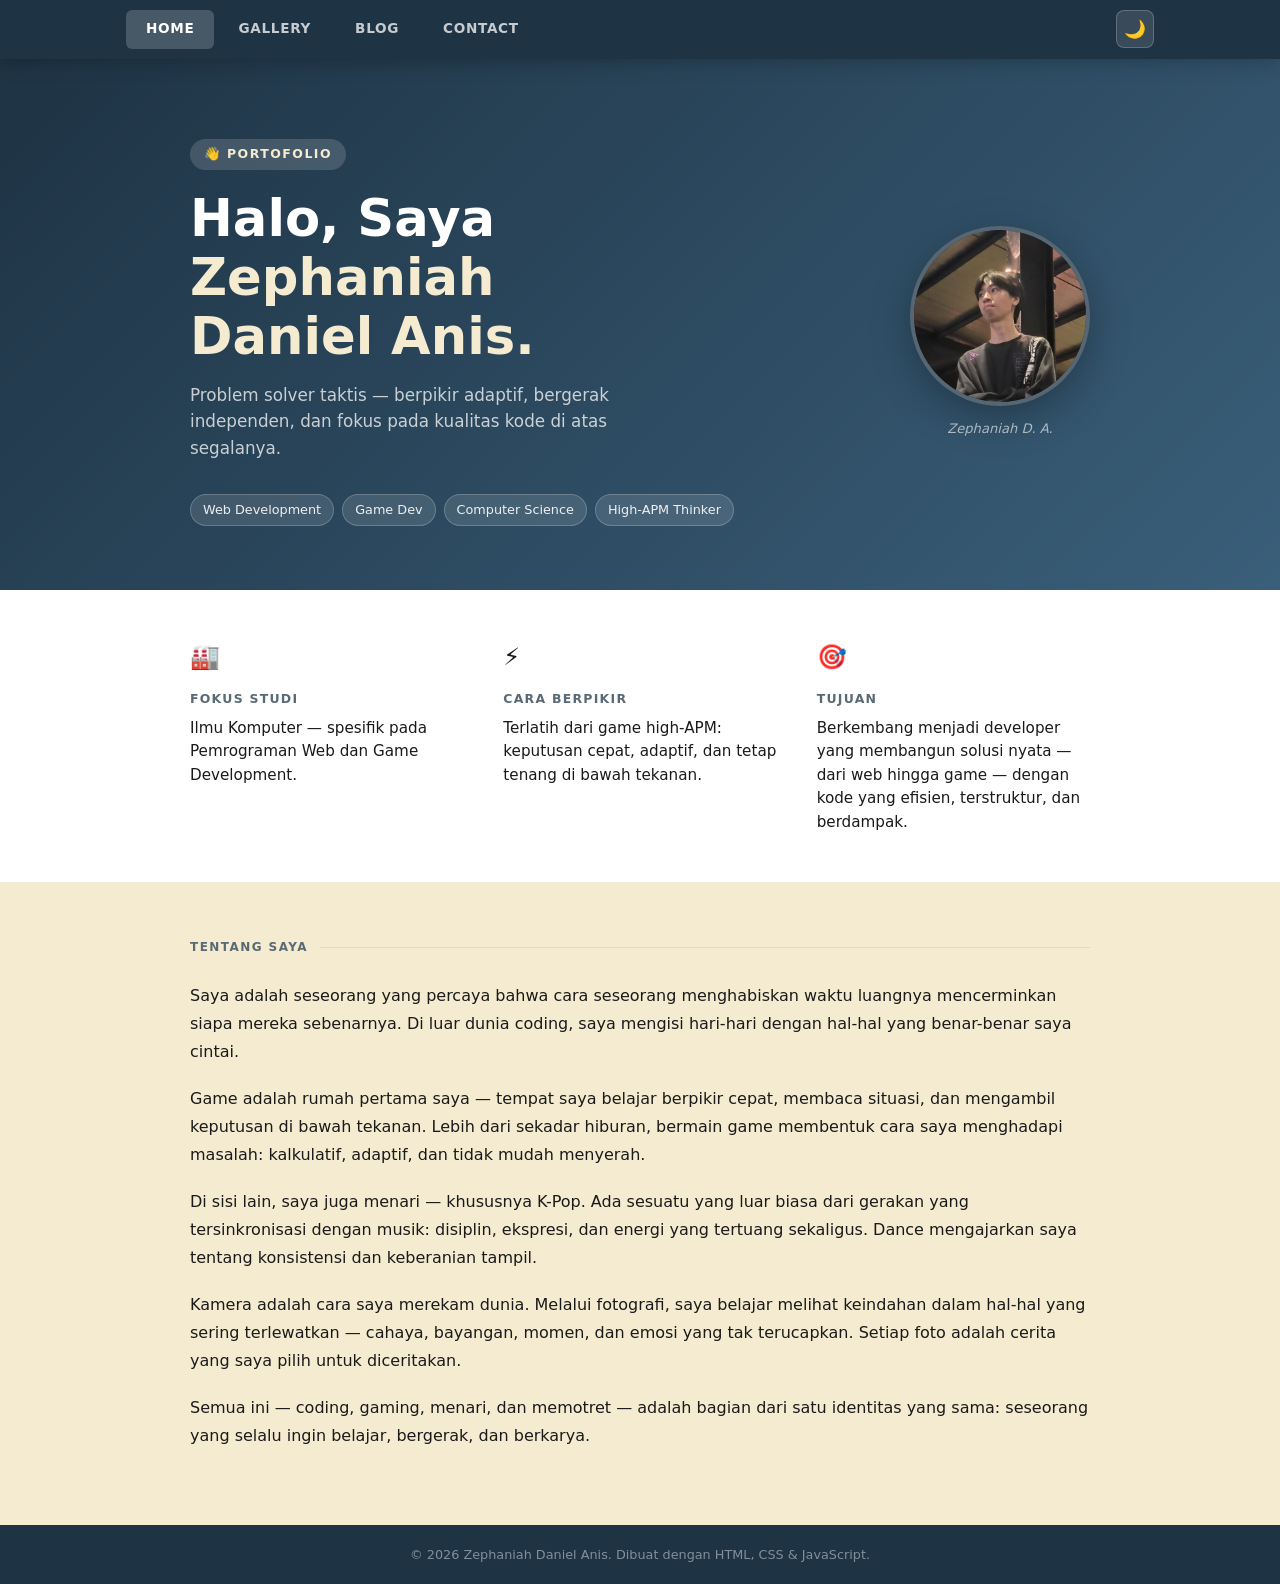
==== commit cac6aa63: "Introduce dark mode, a contact form, and a 404 page Implement dark mode toggle with localStorage per" ====
--- a/index.html
+++ b/index.html
@@ -1,5 +1,5 @@
 <!DOCTYPE html>
-<html lang="id">
+<html lang="id" data-theme="light">
 <head>
 <meta charset="UTF-8">
 <meta name="viewport" content="width=device-width, initial-scale=1.0">
@@ -14,6 +14,7 @@
         <a href="gallery.html">Gallery</a>
         <a href="blog.html">Blog</a>
         <a href="contact.html">Contact</a>
+        <button id="dark-toggle" aria-label="Aktifkan mode gelap" title="Toggle Dark Mode">🌙</button>
     </nav>
 </header>
 
@@ -33,7 +34,7 @@
             </div>
             <div class="hero-photo-wrap">
                 <div class="hero-photo">
-                    <img src="profil.jpeg" alt="Foto Profil Zephaniah Daniel Anis">
+                    <img src="assets/profile/profil.jpeg" alt="Foto Profil Zephaniah Daniel Anis">
                 </div>
                 <span class="hero-name-label">Zephaniah D. A.</span>
             </div>
--- a/css/style.css
+++ b/css/style.css
@@ -7,6 +7,25 @@
     --black: #1A1A1A;
     --muted: #5a6a74;
     --cream-dark: #e8d9b8;
+    --card-bg: #FFFFFF;
+    --body-bg: #F4EBD0;
+    --text: #1A1A1A;
+    --footer-bg: #1e3344;
+}
+
+[data-theme="dark"] {
+    --cream: #1a2430;
+    --denim: #7aaecf;
+    --denim-light: #5a8fab;
+    --denim-dark: #0d1a24;
+    --white: #1e2d3d;
+    --black: #e8edf1;
+    --muted: #8ba8be;
+    --cream-dark: #243345;
+    --card-bg: #1e2d3d;
+    --body-bg: #1a2430;
+    --text: #e8edf1;
+    --footer-bg: #0d1a24;
 }
 
 * { margin: 0; padding: 0; box-sizing: border-box; }
@@ -17,21 +36,23 @@
     color: var(--black);
     line-height: 1.6;
     min-height: 100vh;
+    transition: background-color 0.3s ease, color 0.3s ease;
 }
 
 /* ── HEADER & NAV ── */
 header {
-    background-color: var(--denim);
+    background-color: var(--denim-dark);
     position: sticky;
     top: 0;
     z-index: 999;
     box-shadow: 0 2px 20px rgba(0,0,0,0.25);
 }
 nav {
-    max-width: 1000px;
+    max-width: 1060px;
     margin: 0 auto;
     display: flex;
     justify-content: center;
+    align-items: center;
     gap: 0.25rem;
     padding: 0.6rem 1rem;
 }
@@ -51,7 +72,26 @@
     display: inline-block;
 }
 nav a:hover { color: var(--white); background: rgba(255,255,255,0.1); }
-nav a.active { color: var(--white); background: rgba(255,255,255,0.18); }
+nav a.active { color: #fff; background: rgba(255,255,255,0.18); }
+
+/* Dark mode toggle button */
+#dark-toggle {
+    margin-left: auto;
+    background: rgba(255,255,255,0.12);
+    border: 1px solid rgba(255,255,255,0.2);
+    color: #fff;
+    font-size: 1.1rem;
+    width: 38px;
+    height: 38px;
+    border-radius: 8px;
+    cursor: pointer;
+    display: flex;
+    align-items: center;
+    justify-content: center;
+    transition: background 0.2s ease;
+    flex-shrink: 0;
+}
+#dark-toggle:hover { background: rgba(255,255,255,0.22); }
 
 /* ── FADE IN ANIMATION ── */
 @keyframes fadeUp {
@@ -70,7 +110,7 @@
 
 /* ── HOME ── */
 .hero {
-    background: linear-gradient(135deg, var(--denim) 0%, var(--denim-light) 100%);
+    background: linear-gradient(135deg, var(--denim-dark) 0%, var(--denim-light) 100%);
     padding: 5rem 2rem 4rem;
     display: flex;
     align-items: center;
@@ -84,7 +124,7 @@
     gap: 3rem;
     align-items: center;
 }
-.hero-text { color: var(--white); }
+.hero-text { color: #fff; }
 .hero-tag {
     display: inline-block;
     background: rgba(255,255,255,0.15);
@@ -102,9 +142,9 @@
     font-weight: 800;
     line-height: 1.15;
     margin-bottom: 1rem;
-    color: var(--white);
-}
-.hero-text h1 span { color: var(--cream); }
+    color: #fff;
+}
+.hero-text h1 span { color: #F4EBD0; }
 .hero-text p { font-size: 1.05rem; color: rgba(255,255,255,0.75); max-width: 480px; margin-bottom: 2rem; }
 .hero-tags { display: flex; flex-wrap: wrap; gap: 0.5rem; }
 .hero-tags .tag {
@@ -131,7 +171,7 @@
 .hero-photo img { width: 100%; height: 100%; object-fit: cover; display: block; }
 .hero-name-label { color: rgba(255,255,255,0.6); font-size: 0.82rem; font-style: italic; }
 
-.about-strip { background-color: var(--white); padding: 3rem 2rem; }
+.about-strip { background-color: var(--white); padding: 3rem 2rem; transition: background-color 0.3s; }
 .about-strip-inner {
     max-width: 900px;
     margin: 0 auto;
@@ -146,7 +186,7 @@
 
 .bio-section { background-color: var(--cream); padding: 3.5rem 2rem; }
 .bio-inner { max-width: 900px; margin: 0 auto; }
-.bio-inner p { font-size: 1rem; color: #3a3a3a; margin-bottom: 1.2rem; line-height: 1.75; }
+.bio-inner p { font-size: 1rem; color: var(--black); margin-bottom: 1.2rem; line-height: 1.75; }
 
 @media (max-width: 620px) {
     .hero-inner { grid-template-columns: 1fr; text-align: center; }
@@ -338,7 +378,7 @@
     border-radius: 16px;
     max-width: 720px;
     width: 100%;
-    padding: 2.5rem 2.5rem;
+    padding: 2.5rem;
     position: relative;
     margin: auto;
     animation: fadeUp 0.3s ease;
@@ -364,10 +404,11 @@
 .blog-modal-inner h2 { font-size: 1.55rem; font-weight: 800; color: var(--denim); margin-bottom: 0.6rem; line-height: 1.3; }
 .blog-modal-meta { font-size: 0.82rem; color: #8a9aa4; margin-bottom: 1.5rem; display: flex; gap: 1rem; flex-wrap: wrap; }
 .blog-modal-tags { display: flex; flex-wrap: wrap; gap: 0.4rem; margin-bottom: 1.5rem; }
-.blog-modal-body p { font-size: 0.97rem; color: #3a3a3a; line-height: 1.8; margin-bottom: 1.1rem; }
+.blog-modal-body p { font-size: 0.97rem; color: var(--black); line-height: 1.8; margin-bottom: 1.1rem; }
 .blog-modal-body h3 { font-size: 1.1rem; font-weight: 700; color: var(--denim); margin: 1.5rem 0 0.6rem; }
 .blog-modal-body ul { padding-left: 1.5rem; margin-bottom: 1rem; }
-.blog-modal-body ul li { font-size: 0.97rem; color: #3a3a3a; line-height: 1.8; margin-bottom: 0.3rem; }
+.blog-modal-body ul li { font-size: 0.97rem; color: var(--black); line-height: 1.8; margin-bottom: 0.3rem; }
+.blog-modal-body a { color: var(--denim); font-weight: 600; }
 
 @media (max-width: 520px) {
     .blog-card { grid-template-columns: 1fr; }
@@ -377,31 +418,27 @@
 
 /* ── CONTACT ── */
 .contact-wrapper {
-    min-height: calc(100vh - 60px);
-    display: flex;
-    align-items: center;
-    justify-content: center;
     padding: 4rem 2rem;
-}
-.contact-inner { text-align: center; max-width: 540px; width: 100%; }
-.contact-inner h1 { font-size: 2rem; font-weight: 800; color: var(--denim); margin-bottom: 0.5rem; }
-.contact-inner .sub { font-size: 0.95rem; color: var(--muted); margin-bottom: 0.5rem; }
+    max-width: 580px;
+    margin: 0 auto;
+}
+.contact-wrapper h1 { font-size: 2rem; font-weight: 800; color: var(--denim); margin-bottom: 0.4rem; }
+.contact-wrapper .sub { font-size: 0.95rem; color: var(--muted); margin-bottom: 1.75rem; }
 
 .profile-card {
     background: var(--white);
     border-radius: 16px;
-    padding: 1.75rem 2rem;
+    padding: 1.5rem 1.75rem;
     margin-bottom: 1.5rem;
     box-shadow: 0 2px 12px rgba(41,70,91,0.07);
-    text-align: left;
     display: grid;
     grid-template-columns: auto 1fr;
     gap: 1.25rem;
     align-items: center;
 }
 .profile-avatar {
-    width: 72px;
-    height: 72px;
+    width: 68px;
+    height: 68px;
     border-radius: 50%;
     overflow: hidden;
     background: var(--cream-dark);
@@ -409,37 +446,138 @@
     flex-shrink: 0;
 }
 .profile-avatar img { width: 100%; height: 100%; object-fit: cover; display: block; }
-.profile-info h2 { font-size: 1.1rem; font-weight: 800; color: var(--denim); }
-.profile-info p { font-size: 0.85rem; color: var(--muted); margin-top: 0.2rem; }
-.profile-info .nim { font-size: 0.78rem; color: #8a9aa4; margin-top: 0.1rem; }
-
-.contact-links { display: flex; flex-direction: column; gap: 0.75rem; }
+.profile-info h2 { font-size: 1.05rem; font-weight: 800; color: var(--denim); }
+.profile-info p { font-size: 0.82rem; color: var(--muted); margin-top: 0.15rem; }
+.profile-info .nim { font-size: 0.78rem; color: #8a9aa4; margin-top: 0.1rem; font-weight: 600; }
+
+.contact-links { display: flex; flex-direction: column; gap: 0.65rem; margin-bottom: 2rem; }
 .contact-link {
     display: flex;
     align-items: center;
     gap: 1rem;
     background: var(--white);
-    padding: 1rem 1.5rem;
+    padding: 0.9rem 1.4rem;
     border-radius: 10px;
     text-decoration: none;
     color: var(--black);
     box-shadow: 0 2px 10px rgba(41,70,91,0.08);
     transition: all 0.2s ease;
 }
-.contact-link:hover { background: var(--denim); color: var(--white); box-shadow: 0 4px 20px rgba(41,70,91,0.25); transform: translateY(-2px); }
-.contact-link .cl-icon { font-size: 1.3rem; width: 32px; text-align: center; }
+.contact-link:hover { background: var(--denim); color: #fff; box-shadow: 0 4px 20px rgba(41,70,91,0.25); transform: translateY(-2px); }
+.contact-link .cl-icon { font-size: 1.2rem; width: 28px; text-align: center; }
 .contact-link .cl-info { text-align: left; flex: 1; }
-.contact-link .cl-label { font-size: 0.72rem; font-weight: 700; letter-spacing: 0.1em; text-transform: uppercase; opacity: 0.55; display: block; margin-bottom: 0.1rem; }
-.contact-link .cl-value { font-size: 0.92rem; font-weight: 600; }
+.contact-link .cl-label { font-size: 0.7rem; font-weight: 700; letter-spacing: 0.1em; text-transform: uppercase; opacity: 0.55; display: block; margin-bottom: 0.1rem; }
+.contact-link .cl-value { font-size: 0.88rem; font-weight: 600; }
 .contact-link .cl-arrow { opacity: 0.35; font-size: 0.85rem; }
 .contact-link:hover .cl-label,
 .contact-link:hover .cl-arrow { opacity: 0.7; }
 
+/* ── CONTACT FORM ── */
+.contact-form-section { margin-top: 0.5rem; }
+.contact-form-section h2 {
+    font-size: 1.2rem;
+    font-weight: 800;
+    color: var(--denim);
+    margin-bottom: 1rem;
+    display: flex;
+    align-items: center;
+    gap: 0.5rem;
+}
+.contact-form {
+    background: var(--white);
+    border-radius: 16px;
+    padding: 1.75rem 2rem;
+    box-shadow: 0 2px 12px rgba(41,70,91,0.07);
+    display: flex;
+    flex-direction: column;
+    gap: 1rem;
+}
+.form-group { display: flex; flex-direction: column; gap: 0.35rem; }
+.form-group label { font-size: 0.78rem; font-weight: 700; letter-spacing: 0.06em; text-transform: uppercase; color: var(--muted); }
+.form-group input,
+.form-group textarea {
+    background: var(--cream);
+    border: 1.5px solid var(--cream-dark);
+    border-radius: 8px;
+    padding: 0.7rem 1rem;
+    font-size: 0.95rem;
+    color: var(--black);
+    font-family: inherit;
+    transition: border-color 0.2s, box-shadow 0.2s;
+    outline: none;
+    width: 100%;
+    resize: vertical;
+}
+.form-group input:focus,
+.form-group textarea:focus {
+    border-color: var(--denim);
+    box-shadow: 0 0 0 3px rgba(41,70,91,0.12);
+}
+.form-group textarea { min-height: 120px; }
+.form-submit {
+    background: var(--denim);
+    color: #fff;
+    border: none;
+    border-radius: 8px;
+    padding: 0.85rem 1.5rem;
+    font-size: 0.95rem;
+    font-weight: 700;
+    cursor: pointer;
+    transition: background 0.2s, transform 0.2s;
+    align-self: flex-start;
+    min-width: 140px;
+}
+.form-submit:hover { background: var(--denim-light); transform: translateY(-1px); }
+.form-submit:disabled { opacity: 0.6; cursor: not-allowed; transform: none; }
+.form-message {
+    font-size: 0.88rem;
+    padding: 0.75rem 1rem;
+    border-radius: 8px;
+    display: none;
+}
+.form-message.success { display: block; background: #d4edda; color: #155724; border: 1px solid #c3e6cb; }
+.form-message.error { display: block; background: #f8d7da; color: #721c24; border: 1px solid #f5c6cb; }
+
 /* ── FOOTER ── */
 footer {
-    background: var(--denim-dark);
+    background: var(--footer-bg);
     color: rgba(255,255,255,0.45);
     text-align: center;
     padding: 1.2rem;
     font-size: 0.8rem;
-}
+    transition: background-color 0.3s;
+}
+
+/* ── 404 PAGE ── */
+.not-found-wrapper {
+    min-height: calc(100vh - 60px);
+    display: flex;
+    align-items: center;
+    justify-content: center;
+    padding: 4rem 2rem;
+    text-align: center;
+}
+.not-found-inner { max-width: 480px; }
+.not-found-code {
+    font-size: clamp(5rem, 18vw, 9rem);
+    font-weight: 800;
+    color: var(--denim);
+    line-height: 1;
+    opacity: 0.12;
+    display: block;
+    margin-bottom: -1rem;
+}
+.not-found-inner h1 { font-size: 1.75rem; font-weight: 800; color: var(--denim); margin-bottom: 0.75rem; }
+.not-found-inner p { font-size: 1rem; color: var(--muted); margin-bottom: 2rem; line-height: 1.65; }
+.not-found-btn {
+    display: inline-block;
+    background: var(--denim);
+    color: #fff;
+    text-decoration: none;
+    padding: 0.85rem 2rem;
+    border-radius: 8px;
+    font-weight: 700;
+    font-size: 0.95rem;
+    transition: background 0.2s, transform 0.2s;
+}
+.not-found-btn:hover { background: var(--denim-light); transform: translateY(-2px); }
